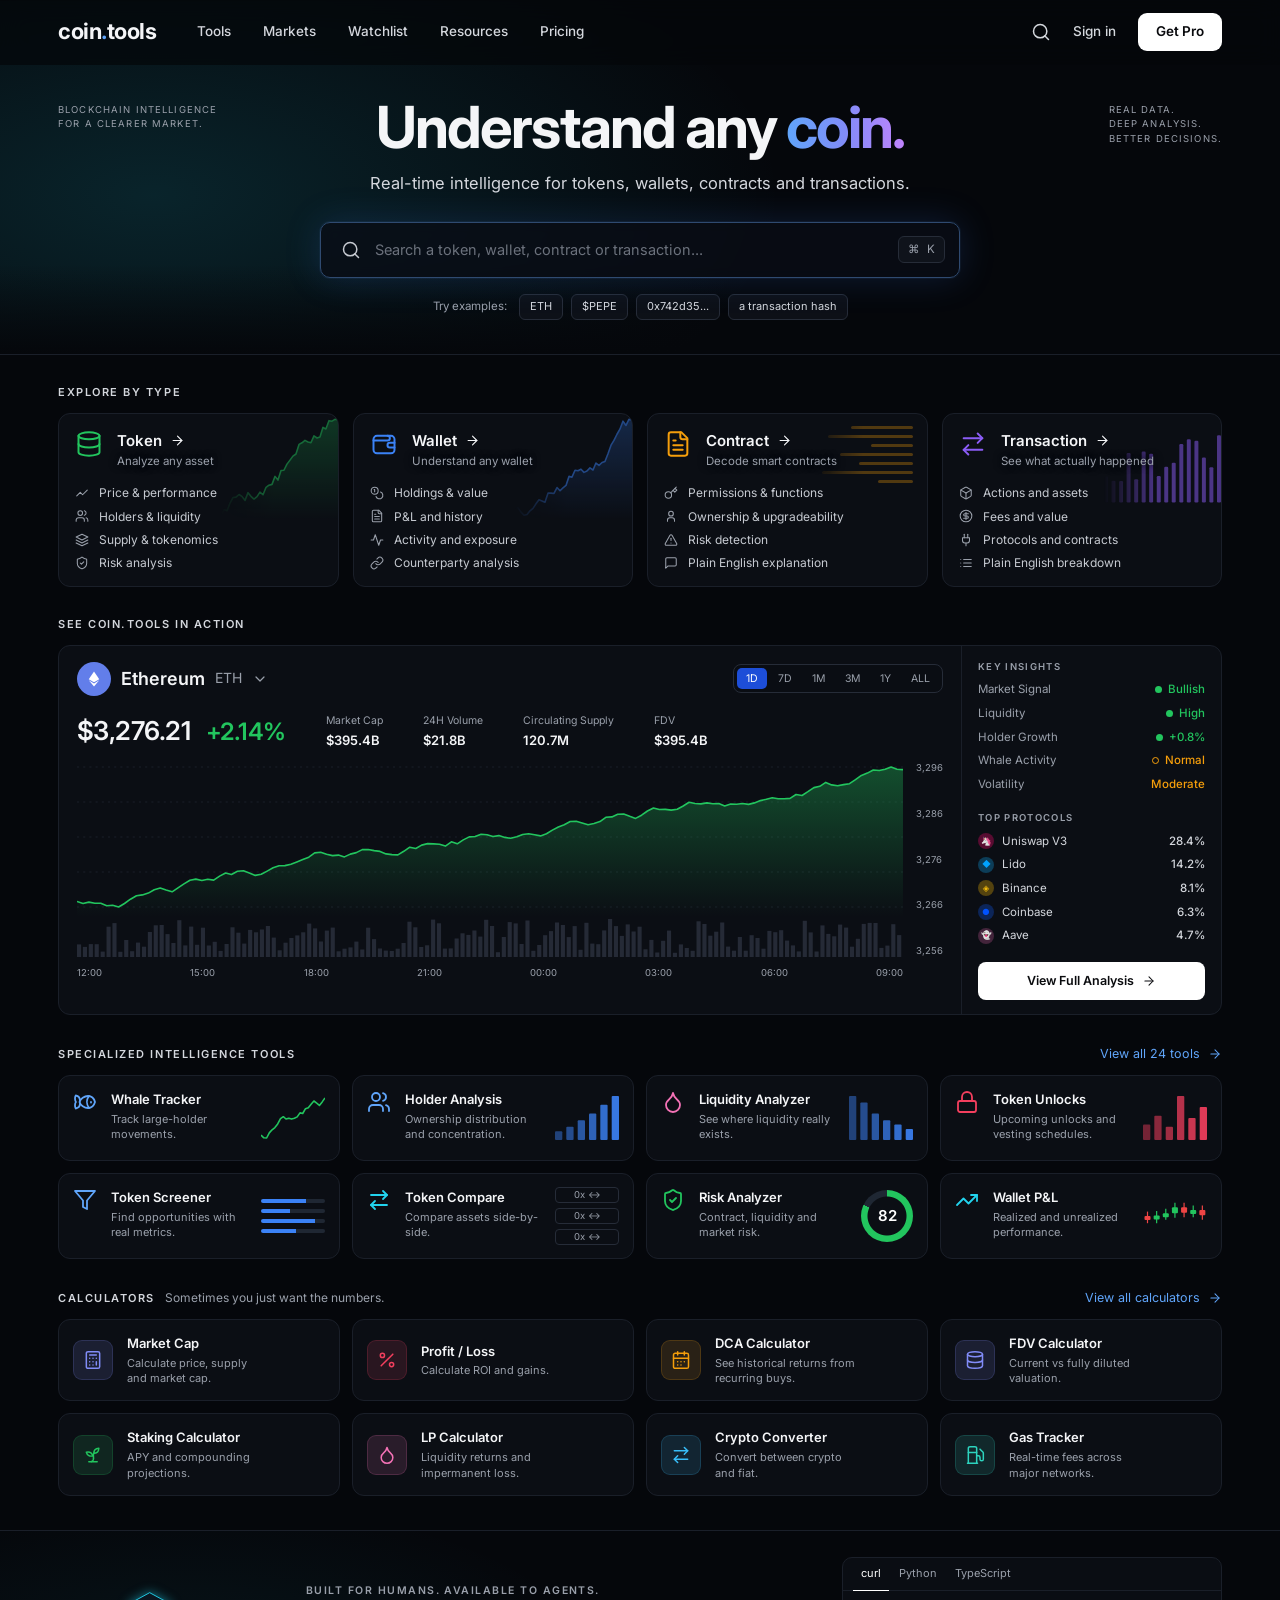
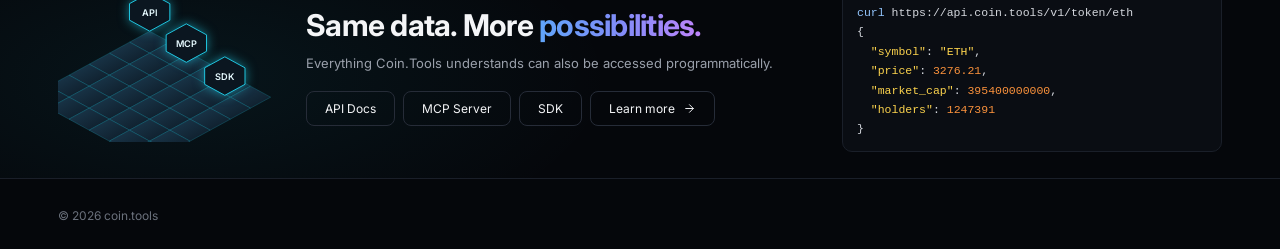
==== index.html @ 72049dfb "Hero: replace globe with teal radial gradient fading from the left" ====
<!doctype html>
<html lang="en">
<head>
  <meta charset="utf-8" />
  <meta name="viewport" content="width=device-width, initial-scale=1" />
  <title>coin.tools — Understand any coin.</title>
  <meta name="description" content="Real-time intelligence for tokens, wallets, contracts and transactions." />
  <link rel="preconnect" href="https://fonts.googleapis.com" />
  <link rel="preconnect" href="https://fonts.gstatic.com" crossorigin />
  <link href="https://fonts.googleapis.com/css2?family=Inter:wght@400;500;600;700;800&family=JetBrains+Mono:wght@400;500&display=swap" rel="stylesheet" />
  <link rel="stylesheet" href="styles.css" />
</head>
<body>
  <!-- Icon sprite (Lucide-style, stroke icons) -->
  <svg width="0" height="0" style="position:absolute" aria-hidden="true">
    <defs>
      <symbol id="i-search" viewBox="0 0 24 24"><circle cx="11" cy="11" r="8"/><path d="m21 21-4.3-4.3"/></symbol>
      <symbol id="i-arrow" viewBox="0 0 24 24"><path d="M5 12h14"/><path d="m12 5 7 7-7 7"/></symbol>
      <symbol id="i-chev" viewBox="0 0 24 24"><path d="m6 9 6 6 6-6"/></symbol>
      <symbol id="i-db" viewBox="0 0 24 24"><ellipse cx="12" cy="5" rx="9" ry="3"/><path d="M3 5v14a9 3 0 0 0 18 0V5"/><path d="M3 12a9 3 0 0 0 18 0"/></symbol>
      <symbol id="i-wallet" viewBox="0 0 24 24"><rect x="3" y="5" width="18" height="15" rx="3"/><path d="M3 9h12a2 2 0 0 0 0-4"/><path d="M21 11h-4a2 2 0 0 0 0 4h4"/></symbol>
      <symbol id="i-file" viewBox="0 0 24 24"><path d="M15 2H6a2 2 0 0 0-2 2v16a2 2 0 0 0 2 2h12a2 2 0 0 0 2-2V7Z"/><path d="M14 2v4a2 2 0 0 0 2 2h4"/><path d="M16 13H8"/><path d="M16 17H8"/><path d="M10 9H8"/></symbol>
      <symbol id="i-swap" viewBox="0 0 24 24"><path d="m16 3 4 4-4 4"/><path d="M20 7H4"/><path d="m8 21-4-4 4-4"/><path d="M4 17h16"/></symbol>
      <symbol id="i-line" viewBox="0 0 24 24"><path d="m3 17 6-6 4 4 8-8"/></symbol>
      <symbol id="i-users" viewBox="0 0 24 24"><path d="M16 21v-2a4 4 0 0 0-4-4H6a4 4 0 0 0-4 4v2"/><circle cx="9" cy="7" r="4"/><path d="M22 21v-2a4 4 0 0 0-3-3.87"/><path d="M16 3.13a4 4 0 0 1 0 7.75"/></symbol>
      <symbol id="i-layers" viewBox="0 0 24 24"><path d="m12 2 10 5-10 5L2 7z"/><path d="m2 17 10 5 10-5"/><path d="m2 12 10 5 10-5"/></symbol>
      <symbol id="i-shield" viewBox="0 0 24 24"><path d="M20 13c0 5-3.5 7.5-7.66 8.95a1 1 0 0 1-.67-.01C7.5 20.5 4 18 4 13V6a1 1 0 0 1 1-1c2 0 4.5-1.2 6.24-2.72a1.17 1.17 0 0 1 1.52 0C14.51 3.81 17 5 19 5a1 1 0 0 1 1 1z"/><path d="m9 12 2 2 4-4"/></symbol>
      <symbol id="i-coins" viewBox="0 0 24 24"><circle cx="8" cy="8" r="6"/><path d="M18.09 10.37A6 6 0 1 1 10.34 18"/><path d="M7 6h1v4"/></symbol>
      <symbol id="i-activity" viewBox="0 0 24 24"><path d="M22 12h-4l-3 9L9 3l-3 9H2"/></symbol>
      <symbol id="i-link" viewBox="0 0 24 24"><path d="M10 13a5 5 0 0 0 7.54.54l3-3a5 5 0 0 0-7.07-7.07l-1.72 1.71"/><path d="M14 11a5 5 0 0 0-7.54-.54l-3 3a5 5 0 0 0 7.07 7.07l1.71-1.71"/></symbol>
      <symbol id="i-key" viewBox="0 0 24 24"><circle cx="7.5" cy="15.5" r="5.5"/><path d="m21 2-9.6 9.6"/><path d="m15.5 7.5 3 3L22 7l-3-3"/></symbol>
      <symbol id="i-user" viewBox="0 0 24 24"><circle cx="12" cy="8" r="4"/><path d="M6 21v-2a4 4 0 0 1 4-4h4a4 4 0 0 1 4 4v2"/></symbol>
      <symbol id="i-alert" viewBox="0 0 24 24"><path d="m21.73 18-8-14a2 2 0 0 0-3.48 0l-8 14A2 2 0 0 0 4 21h16a2 2 0 0 0 1.73-3"/><path d="M12 9v4"/><path d="M12 17h.01"/></symbol>
      <symbol id="i-msg" viewBox="0 0 24 24"><path d="M21 15a2 2 0 0 1-2 2H7l-4 4V5a2 2 0 0 1 2-2h14a2 2 0 0 1 2 2z"/></symbol>
      <symbol id="i-box" viewBox="0 0 24 24"><path d="M21 8a2 2 0 0 0-1-1.73l-7-4a2 2 0 0 0-2 0l-7 4A2 2 0 0 0 3 8v8a2 2 0 0 0 1 1.73l7 4a2 2 0 0 0 2 0l7-4A2 2 0 0 0 21 16Z"/><path d="m3.3 7 8.7 5 8.7-5"/><path d="M12 22V12"/></symbol>
      <symbol id="i-dollar" viewBox="0 0 24 24"><circle cx="12" cy="12" r="10"/><path d="M16 8h-6a2 2 0 1 0 0 4h4a2 2 0 1 1 0 4H8"/><path d="M12 18V6"/></symbol>
      <symbol id="i-plug" viewBox="0 0 24 24"><path d="M12 22v-5"/><path d="M9 8V2"/><path d="M15 8V2"/><path d="M18 8v5a4 4 0 0 1-4 4h-4a4 4 0 0 1-4-4V8Z"/></symbol>
      <symbol id="i-list" viewBox="0 0 24 24"><path d="M8 6h13"/><path d="M8 12h13"/><path d="M8 18h13"/><path d="M3 6h.01"/><path d="M3 12h.01"/><path d="M3 18h.01"/></symbol>
      <symbol id="i-whale" viewBox="0 0 24 24"><path d="M6.5 12c.94-3.46 4.94-6 8.5-6 3.56 0 6.06 2.54 7 6-.94 3.47-3.44 6-7 6s-7.56-2.53-8.5-6Z"/><path d="M18 12v.5"/><path d="M16 17.93a9.77 9.77 0 0 1 0-11.86"/><path d="M7 10.67C7 8 5.58 5.97 2.73 5.5c-1 1.5-1 5 .23 6.5-1.24 1.5-1.24 5-.23 6.5C5.58 18.03 7 16 7 13.33"/></symbol>
      <symbol id="i-drop" viewBox="0 0 24 24"><path d="M12 22a7 7 0 0 0 7-7c0-2-1-3.9-3-5.5s-3.5-4-4-6.5c-.5 2.5-2 4.9-4 6.5C6 11.1 5 13 5 15a7 7 0 0 0 7 7z"/></symbol>
      <symbol id="i-lock" viewBox="0 0 24 24"><rect width="18" height="11" x="3" y="11" rx="2"/><path d="M7 11V7a5 5 0 0 1 10 0v4"/></symbol>
      <symbol id="i-filter" viewBox="0 0 24 24"><path d="M22 3H2l8 9.46V19l4 2v-8.54L22 3z"/></symbol>
      <symbol id="i-trend" viewBox="0 0 24 24"><path d="m22 7-8.5 8.5-5-5L2 17"/><path d="M16 7h6v6"/></symbol>
      <symbol id="i-calc" viewBox="0 0 24 24"><rect width="16" height="20" x="4" y="2" rx="2"/><path d="M8 6h8"/><path d="M16 14v4"/><path d="M16 10h.01"/><path d="M12 10h.01"/><path d="M8 10h.01"/><path d="M12 14h.01"/><path d="M8 14h.01"/><path d="M12 18h.01"/><path d="M8 18h.01"/></symbol>
      <symbol id="i-pct" viewBox="0 0 24 24"><path d="M19 5 5 19"/><circle cx="6.5" cy="6.5" r="2.5"/><circle cx="17.5" cy="17.5" r="2.5"/></symbol>
      <symbol id="i-cal" viewBox="0 0 24 24"><rect width="18" height="18" x="3" y="4" rx="2"/><path d="M16 2v4"/><path d="M8 2v4"/><path d="M3 10h18"/><path d="M8 14h.01"/><path d="M12 14h.01"/><path d="M16 14h.01"/><path d="M8 18h.01"/><path d="M12 18h.01"/></symbol>
      <symbol id="i-sprout" viewBox="0 0 24 24"><path d="M7 20h10"/><path d="M10 20c5.5-2.5.8-6.4 3-10"/><path d="M9.5 9.4c1.1.8 1.8 2.2 2.3 3.7-2 .4-3.5.4-4.8-.3-1.2-.6-2.3-1.9-3-4.2 2.8-.5 4.4 0 5.5.8z"/><path d="M14.1 6a7 7 0 0 0-1.1 4c1.9-.1 3.3-.6 4.3-1.4 1-1 1.6-2.3 1.7-4.6-2.7.1-4 1-4.9 2z"/></symbol>
      <symbol id="i-gas" viewBox="0 0 24 24"><path d="M3 22h12"/><path d="M4 9h10"/><path d="M14 22V4a2 2 0 0 0-2-2H6a2 2 0 0 0-2 2v18"/><path d="M14 13h2a2 2 0 0 1 2 2v2a2 2 0 0 0 4 0V9.83a2 2 0 0 0-.59-1.42L18 5"/></symbol>
      <symbol id="i-eth" viewBox="0 0 24 24"><path d="M12 2 5 12.2l7 4.1 7-4.1L12 2Z"/><path d="m5 13.8 7 8.2 7-8.2-7 4.1-7-4.1Z"/></symbol>
    </defs>
  </svg>

  <header class="nav">
    <div class="container nav-inner">
      <a href="/" class="logo">coin<span class="logo-dot">.</span>tools</a>
      <nav class="nav-links" aria-label="Primary">
        <a href="#explore">Tools</a>
        <a href="#demo">Markets</a>
        <a href="#">Watchlist</a>
        <a href="#">Resources</a>
        <a href="#">Pricing</a>
      </nav>
      <div class="nav-actions">
        <button class="icon-btn" aria-label="Search" data-focus-search><svg class="ic"><use href="#i-search"/></svg></button>
        <a href="#" class="nav-signin">Sign in</a>
        <a href="#" class="btn-pro">Get Pro</a>
      </div>
    </div>
  </header>

  <main>
    <!-- Hero -->
    <section class="hero">
      <div class="container hero-inner">
        <div class="corner corner-l" aria-hidden="true">BLOCKCHAIN INTELLIGENCE<br />FOR A CLEARER MARKET.</div>
        <div class="corner corner-r" aria-hidden="true">REAL DATA.<br />DEEP ANALYSIS.<br />BETTER DECISIONS.</div>
        <h1>Understand any <span class="grad">coin.</span></h1>
        <p class="sub">Real-time intelligence for tokens, wallets, contracts and transactions.</p>
        <form class="search" role="search" onsubmit="return false">
          <svg class="ic search-ic"><use href="#i-search"/></svg>
          <input id="search" type="text" autocomplete="off" spellcheck="false"
                 placeholder="Search a token, wallet, contract or transaction..." aria-label="Search" />
          <kbd class="kbd">⌘ <span>K</span></kbd>
        </form>
        <div class="try">
          <span>Try examples:</span>
          <button type="button" data-try="ETH">ETH</button>
          <button type="button" data-try="$PEPE">$PEPE</button>
          <button type="button" data-try="0x742d35Cc6634C0532925a3b844Bc454e4438f44e">0x742d35...</button>
          <button type="button" data-try="0x5c504ed432cb51138bcf09aa5e8a410dd4a1e204ef84bfed1be16dfba1b22060">a transaction hash</button>
        </div>
      </div>
    </section>

    <!-- Explore by type -->
    <section class="container section" id="explore">
      <h2 class="eyebrow">EXPLORE BY TYPE</h2>
      <div class="explore">
        <a href="#" class="ex" style="--c:#22c55e">
          <svg class="ex-bg" data-deco="area" data-seed="5"></svg>
          <div class="ex-head">
            <span class="ex-ic"><svg class="ic"><use href="#i-db"/></svg></span>
            <div><strong>Token <svg class="ic arr"><use href="#i-arrow"/></svg></strong><small>Analyze any asset</small></div>
          </div>
          <ul>
            <li><svg class="ic"><use href="#i-line"/></svg>Price &amp; performance</li>
            <li><svg class="ic"><use href="#i-users"/></svg>Holders &amp; liquidity</li>
            <li><svg class="ic"><use href="#i-layers"/></svg>Supply &amp; tokenomics</li>
            <li><svg class="ic"><use href="#i-shield"/></svg>Risk analysis</li>
          </ul>
        </a>
        <a href="#" class="ex" style="--c:#3b82f6">
          <svg class="ex-bg" data-deco="area" data-seed="12"></svg>
          <div class="ex-head">
            <span class="ex-ic"><svg class="ic"><use href="#i-wallet"/></svg></span>
            <div><strong>Wallet <svg class="ic arr"><use href="#i-arrow"/></svg></strong><small>Understand any wallet</small></div>
          </div>
          <ul>
            <li><svg class="ic"><use href="#i-coins"/></svg>Holdings &amp; value</li>
            <li><svg class="ic"><use href="#i-file"/></svg>P&amp;L and history</li>
            <li><svg class="ic"><use href="#i-activity"/></svg>Activity and exposure</li>
            <li><svg class="ic"><use href="#i-link"/></svg>Counterparty analysis</li>
          </ul>
        </a>
        <a href="#" class="ex" style="--c:#f59e0b">
          <div class="ex-bg code-deco" aria-hidden="true"><i></i><i></i><i></i><i></i><i></i><i></i><i></i></div>
          <div class="ex-head">
            <span class="ex-ic"><svg class="ic"><use href="#i-file"/></svg></span>
            <div><strong>Contract <svg class="ic arr"><use href="#i-arrow"/></svg></strong><small>Decode smart contracts</small></div>
          </div>
          <ul>
            <li><svg class="ic"><use href="#i-key"/></svg>Permissions &amp; functions</li>
            <li><svg class="ic"><use href="#i-user"/></svg>Ownership &amp; upgradeability</li>
            <li><svg class="ic"><use href="#i-alert"/></svg>Risk detection</li>
            <li><svg class="ic"><use href="#i-msg"/></svg>Plain English explanation</li>
          </ul>
        </a>
        <a href="#" class="ex" style="--c:#8b5cf6">
          <svg class="ex-bg" data-deco="bars" data-seed="31"></svg>
          <div class="ex-head">
            <span class="ex-ic"><svg class="ic"><use href="#i-swap"/></svg></span>
            <div><strong>Transaction <svg class="ic arr"><use href="#i-arrow"/></svg></strong><small>See what actually happened</small></div>
          </div>
          <ul>
            <li><svg class="ic"><use href="#i-box"/></svg>Actions and assets</li>
            <li><svg class="ic"><use href="#i-dollar"/></svg>Fees and value</li>
            <li><svg class="ic"><use href="#i-plug"/></svg>Protocols and contracts</li>
            <li><svg class="ic"><use href="#i-list"/></svg>Plain English breakdown</li>
          </ul>
        </a>
      </div>
    </section>

    <!-- Live demo -->
    <section class="container section" id="demo">
      <h2 class="eyebrow">SEE COIN.TOOLS IN ACTION</h2>
      <div class="demo">
        <div class="demo-main">
          <div class="demo-top">
            <button class="asset" type="button">
              <span class="coin-eth"><svg class="ic"><use href="#i-eth"/></svg></span>
              <b>Ethereum</b> <span class="muted">ETH</span>
              <svg class="ic chev"><use href="#i-chev"/></svg>
            </button>
            <div class="tf" role="tablist" aria-label="Timeframe">
              <button class="on" data-tf="1D">1D</button><button data-tf="7D">7D</button><button data-tf="1M">1M</button><button data-tf="3M">3M</button><button data-tf="1Y">1Y</button><button data-tf="ALL">ALL</button>
            </div>
          </div>
          <div class="demo-stats">
            <div class="big-price">$3,276.21 <em class="up" id="tf-change">+2.14%</em></div>
            <dl>
              <div><dt>Market Cap</dt><dd>$395.4B</dd></div>
              <div><dt>24H Volume</dt><dd>$21.8B</dd></div>
              <div><dt>Circulating Supply</dt><dd>120.7M</dd></div>
              <div><dt>FDV</dt><dd>$395.4B</dd></div>
            </dl>
          </div>
          <div class="chart-wrap">
            <svg class="main-chart" id="main-chart" preserveAspectRatio="none" aria-label="ETH price chart"></svg>
            <div class="y-axis" id="y-axis"></div>
            <div class="x-axis" id="x-axis"></div>
          </div>
        </div>

        <aside class="demo-side">
          <h3 class="eyebrow sm">KEY INSIGHTS</h3>
          <ul class="insights">
            <li><span>Market Signal</span><b class="g"><i></i>Bullish</b></li>
            <li><span>Liquidity</span><b class="g"><i></i>High</b></li>
            <li><span>Holder Growth</span><b class="g"><i></i>+0.8%</b></li>
            <li><span>Whale Activity</span><b class="o"><i class="hollow"></i>Normal</b></li>
            <li><span>Volatility</span><b class="o">Moderate</b></li>
          </ul>
          <h3 class="eyebrow sm">TOP PROTOCOLS</h3>
          <ul class="protocols">
            <li><span><i style="--a:#ff007a">🦄</i>Uniswap V3</span><b>28.4%</b></li>
            <li><span><i style="--a:#00a3ff">◆</i>Lido</span><b>14.2%</b></li>
            <li><span><i style="--a:#f0b90b">◈</i>Binance</span><b>8.1%</b></li>
            <li><span><i style="--a:#0052ff">●</i>Coinbase</span><b>6.3%</b></li>
            <li><span><i style="--a:#b6509e">👻</i>Aave</span><b>4.7%</b></li>
          </ul>
          <a href="#" class="btn-white">View Full Analysis <svg class="ic"><use href="#i-arrow"/></svg></a>
        </aside>
      </div>
    </section>

    <!-- Specialized tools -->
    <section class="container section">
      <div class="section-head">
        <h2 class="eyebrow">SPECIALIZED INTELLIGENCE TOOLS</h2>
        <a href="#" class="view-all">View all 24 tools <svg class="ic"><use href="#i-arrow"/></svg></a>
      </div>
      <div class="grid4">
        <a href="#" class="tcard" style="--c:#60a5fa">
          <svg class="ic t-ic"><use href="#i-whale"/></svg>
          <div><strong>Whale Tracker</strong><small>Track large-holder movements.</small></div>
          <svg class="viz" data-viz="line" data-seed="8" data-color="#22c55e"></svg>
        </a>
        <a href="#" class="tcard" style="--c:#60a5fa">
          <svg class="ic t-ic"><use href="#i-users"/></svg>
          <div><strong>Holder Analysis</strong><small>Ownership distribution and concentration.</small></div>
          <svg class="viz" data-viz="bars" data-shape="up" data-color="#3b82f6"></svg>
        </a>
        <a href="#" class="tcard" style="--c:#f472b6">
          <svg class="ic t-ic"><use href="#i-drop"/></svg>
          <div><strong>Liquidity Analyzer</strong><small>See where liquidity really exists.</small></div>
          <svg class="viz" data-viz="bars" data-shape="down" data-color="#3b82f6"></svg>
        </a>
        <a href="#" class="tcard" style="--c:#f43f5e">
          <svg class="ic t-ic"><use href="#i-lock"/></svg>
          <div><strong>Token Unlocks</strong><small>Upcoming unlocks and vesting schedules.</small></div>
          <svg class="viz" data-viz="bars" data-shape="mixed" data-color="#f43f5e"></svg>
        </a>
        <a href="#" class="tcard" style="--c:#60a5fa">
          <svg class="ic t-ic"><use href="#i-filter"/></svg>
          <div><strong>Token Screener</strong><small>Find opportunities with real metrics.</small></div>
          <div class="viz screener" aria-hidden="true"><i style="--w:70%"></i><i style="--w:45%"></i><i style="--w:85%"></i><i style="--w:55%"></i></div>
        </a>
        <a href="#" class="tcard" style="--c:#22d3ee">
          <svg class="ic t-ic"><use href="#i-swap"/></svg>
          <div><strong>Token Compare</strong><small>Compare assets side-by-side.</small></div>
          <div class="viz compare" aria-hidden="true"><span>0x ↔</span><span>0x ↔</span><span>0x ↔</span></div>
        </a>
        <a href="#" class="tcard" style="--c:#22c55e">
          <svg class="ic t-ic"><use href="#i-shield"/></svg>
          <div><strong>Risk Analyzer</strong><small>Contract, liquidity and market risk.</small></div>
          <div class="viz ring" style="--v:82" aria-label="Risk score 82"><b>82</b></div>
        </a>
        <a href="#" class="tcard" style="--c:#22d3ee">
          <svg class="ic t-ic"><use href="#i-trend"/></svg>
          <div><strong>Wallet P&amp;L</strong><small>Realized and unrealized performance.</small></div>
          <svg class="viz" data-viz="candles" data-seed="4"></svg>
        </a>
      </div>
    </section>

    <!-- Calculators -->
    <section class="container section">
      <div class="section-head">
        <h2 class="eyebrow">CALCULATORS <span class="eyebrow-sub">Sometimes you just want the numbers.</span></h2>
        <a href="#" class="view-all">View all calculators <svg class="ic"><use href="#i-arrow"/></svg></a>
      </div>
      <div class="grid4">
        <a href="#" class="ccard" style="--c:#818cf8"><span class="c-ic"><svg class="ic"><use href="#i-calc"/></svg></span><div><strong>Market Cap</strong><small>Calculate price, supply and market cap.</small></div></a>
        <a href="#" class="ccard" style="--c:#f43f5e"><span class="c-ic"><svg class="ic"><use href="#i-pct"/></svg></span><div><strong>Profit / Loss</strong><small>Calculate ROI and gains.</small></div></a>
        <a href="#" class="ccard" style="--c:#f59e0b"><span class="c-ic"><svg class="ic"><use href="#i-cal"/></svg></span><div><strong>DCA Calculator</strong><small>See historical returns from recurring buys.</small></div></a>
        <a href="#" class="ccard" style="--c:#818cf8"><span class="c-ic"><svg class="ic"><use href="#i-db"/></svg></span><div><strong>FDV Calculator</strong><small>Current vs fully diluted valuation.</small></div></a>
        <a href="#" class="ccard" style="--c:#22c55e"><span class="c-ic"><svg class="ic"><use href="#i-sprout"/></svg></span><div><strong>Staking Calculator</strong><small>APY and compounding projections.</small></div></a>
        <a href="#" class="ccard" style="--c:#f472b6"><span class="c-ic"><svg class="ic"><use href="#i-drop"/></svg></span><div><strong>LP Calculator</strong><small>Liquidity returns and impermanent loss.</small></div></a>
        <a href="#" class="ccard" style="--c:#38bdf8"><span class="c-ic"><svg class="ic"><use href="#i-swap"/></svg></span><div><strong>Crypto Converter</strong><small>Convert between crypto and fiat.</small></div></a>
        <a href="#" class="ccard" style="--c:#2dd4bf"><span class="c-ic"><svg class="ic"><use href="#i-gas"/></svg></span><div><strong>Gas Tracker</strong><small>Real-time fees across major networks.</small></div></a>
      </div>
    </section>

    <!-- Developers -->
    <section class="dev">
      <div class="container dev-inner">
        <svg class="iso" viewBox="0 0 240 190" aria-hidden="true">
          <defs>
            <linearGradient id="isoTop" x1="0" y1="0" x2="1" y2="1"><stop offset="0" stop-color="#1b3a4f"/><stop offset="1" stop-color="#0d1a26"/></linearGradient>
          </defs>
          <g class="iso-grid"></g>
          <g class="iso-tags">
            <g transform="translate(78 28)"><path d="M0 12 22 0l22 12v18L22 42 0 30Z"/><text x="22" y="25">API</text></g>
            <g transform="translate(118 62)"><path d="M0 12 22 0l22 12v18L22 42 0 30Z"/><text x="22" y="25">MCP</text></g>
            <g transform="translate(160 98)"><path d="M0 12 22 0l22 12v18L22 42 0 30Z"/><text x="22" y="25">SDK</text></g>
          </g>
        </svg>
        <div class="dev-copy">
          <h2 class="eyebrow">BUILT FOR HUMANS. AVAILABLE TO AGENTS.</h2>
          <h3>Same data. More <span class="grad">possibilities.</span></h3>
          <p>Everything Coin.Tools understands can also be accessed programmatically.</p>
          <div class="dev-btns">
            <a href="#" class="btn-ghost">API Docs</a>
            <a href="#" class="btn-ghost">MCP Server</a>
            <a href="#" class="btn-ghost">SDK</a>
            <a href="#" class="btn-ghost">Learn more <svg class="ic"><use href="#i-arrow"/></svg></a>
          </div>
        </div>
        <div class="code">
          <div class="code-tabs" role="tablist">
            <button class="on" data-lang="curl">curl</button><button data-lang="py">Python</button><button data-lang="ts">TypeScript</button>
          </div>
<pre data-code="curl"><code><span class="k">curl</span> https://api.coin.tools/v1/token/eth
{
  <span class="s">"symbol"</span>: <span class="s">"ETH"</span>,
  <span class="s">"price"</span>: <span class="n">3276.21</span>,
  <span class="s">"market_cap"</span>: <span class="n">395400000000</span>,
  <span class="s">"holders"</span>: <span class="n">1247391</span>
}</code></pre>
<pre data-code="py" hidden><code><span class="k">from</span> cointools <span class="k">import</span> Client

ct = Client()
eth = ct.token(<span class="s">"eth"</span>)
<span class="k">print</span>(eth.price)       <span class="c"># 3276.21</span>
<span class="k">print</span>(eth.market_cap)  <span class="c"># 395400000000</span></code></pre>
<pre data-code="ts" hidden><code><span class="k">import</span> { CoinTools } <span class="k">from</span> <span class="s">"@cointools/sdk"</span>;

<span class="k">const</span> ct = <span class="k">new</span> CoinTools();
<span class="k">const</span> eth = <span class="k">await</span> ct.token(<span class="s">"eth"</span>);
console.log(eth.price); <span class="c">// 3276.21</span></code></pre>
        </div>
      </div>
    </section>
  </main>

  <footer class="container footer">© <span id="year"></span> coin.tools</footer>

  <script src="main.js"></script>
</body>
</html>
---- styles.css ----
:root {
  --bg: #05070b;
  --panel: #0b0e14;
  --panel-2: #10141c;
  --border: #1a1f29;
  --border-2: #262c38;
  --text: #f4f5f7;
  --muted: #9aa0ab;
  --dim: #6b717c;
  --green: #22c55e;
  --red: #ef4444;
  --orange: #f59e0b;
  --blue: #60a5fa;
  --radius: 12px;
  --brand-grad: linear-gradient(90deg, #60a5fa 0%, #818cf8 50%, #c084fc 100%);
}

* { box-sizing: border-box; margin: 0; padding: 0; }
html { -webkit-text-size-adjust: 100%; scroll-behavior: smooth; }
body {
  background: var(--bg); color: var(--text);
  font-family: "Inter", system-ui, -apple-system, "Segoe UI", sans-serif;
  font-size: 14px; line-height: 1.45; -webkit-font-smoothing: antialiased;
  overflow-x: hidden;
}
a { color: inherit; text-decoration: none; }
button, input { font: inherit; color: inherit; }
button { background: none; border: 0; cursor: pointer; }
ul { list-style: none; }

.container { width: 100%; max-width: 1220px; margin: 0 auto; padding: 0 28px; }
.ic {
  width: 18px; height: 18px; flex: none;
  fill: none; stroke: currentColor; stroke-width: 1.8; stroke-linecap: round; stroke-linejoin: round;
}
.muted { color: var(--muted); }
.up { color: var(--green); }
.down { color: var(--red); }
.grad { background: var(--brand-grad); -webkit-background-clip: text; background-clip: text; color: transparent; }

/* Nav */
.nav { position: sticky; top: 0; z-index: 20; background: rgba(5, 7, 11, .72); backdrop-filter: blur(12px); border-bottom: 1px solid transparent; }
.nav-inner { display: flex; align-items: center; height: 64px; gap: 40px; }
.logo { font-size: 22px; font-weight: 700; letter-spacing: -.02em; }
.logo-dot { color: var(--blue); }
.nav-links { display: flex; gap: 32px; color: #d4d7dd; font-size: 13.5px; font-weight: 500; }
.nav-links a:hover, .nav-signin:hover { color: #fff; }
.nav-actions { margin-left: auto; display: flex; align-items: center; gap: 22px; }
.icon-btn { display: grid; place-items: center; color: #d4d7dd; }
.icon-btn .ic { width: 20px; height: 20px; }
.nav-signin { font-size: 13.5px; font-weight: 500; color: #d4d7dd; }
.btn-pro { background: #fff; color: #0a0b0e; font-weight: 600; font-size: 13.5px; padding: 9px 18px; border-radius: 9px; transition: transform .15s, box-shadow .15s; }
.btn-pro:hover { transform: translateY(-1px); box-shadow: 0 6px 20px rgba(255, 255, 255, .14); }

/* Hero */
.hero {
  position: relative; overflow: hidden; margin-top: -64px; padding: 96px 0 34px; border-bottom: 1px solid var(--border);
  background: radial-gradient(900px 420px at 12% 55%, rgba(34, 211, 238, .14), transparent 70%);
}
.hero::after { content: ""; position: absolute; inset: auto 0 0 0; height: 90px; background: linear-gradient(transparent, var(--bg)); z-index: 0; pointer-events: none; }
.hero-inner { position: relative; z-index: 1; text-align: center; }
.corner { position: absolute; top: 6px; font-size: 9.5px; letter-spacing: .12em; color: var(--muted); line-height: 1.5; }
.corner-l { left: 28px; text-align: left; }
.corner-r { right: 28px; text-align: left; }
h1 { font-size: clamp(38px, 5.6vw, 58px); font-weight: 700; letter-spacing: -.035em; line-height: 1.05; }
.sub { margin-top: 14px; font-size: 16.5px; color: #d4d7dd; }
.search {
  display: flex; align-items: center; max-width: 640px; height: 56px; margin: 26px auto 0; padding: 0 14px 0 20px;
  background: rgba(10, 14, 22, .78); border: 1px solid #2f4a70; border-radius: 10px;
  box-shadow: 0 0 0 1px rgba(96, 165, 250, .06), 0 0 36px rgba(59, 130, 246, .18); backdrop-filter: blur(6px);
  transition: border-color .2s, box-shadow .2s;
}
.search:focus-within { border-color: #4f7ac0; box-shadow: 0 0 0 3px rgba(96, 165, 250, .16), 0 0 48px rgba(59, 130, 246, .26); }
.search-ic { width: 20px; height: 20px; color: #c6cad1; }
.search input { flex: 1; height: 100%; background: none; border: 0; outline: 0; padding: 0 14px; font-size: 14.5px; }
.search input::placeholder { color: var(--dim); }
.kbd { padding: 4px 9px; border: 1px solid var(--border-2); border-radius: 6px; color: var(--muted); font-family: inherit; font-size: 11.5px; background: #0f131b; }
.kbd span { margin-left: 4px; }
.try { display: flex; justify-content: center; align-items: center; flex-wrap: wrap; gap: 8px; margin-top: 16px; font-size: 11.5px; color: var(--muted); }
.try span { margin-right: 4px; }
.try button { padding: 4px 10px; border: 1px solid var(--border-2); border-radius: 6px; background: rgba(15, 19, 27, .8); color: #d4d7dd; font-size: 11px; transition: border-color .15s; }
.try button:hover { border-color: #3d4656; color: #fff; }

/* Sections */
.section { margin-top: 30px; }
.eyebrow { font-size: 11px; font-weight: 600; letter-spacing: .14em; color: #d4d7dd; margin-bottom: 12px; }
.eyebrow.sm { font-size: 9.5px; color: var(--muted); margin-bottom: 8px; }
.eyebrow-sub { margin-left: 6px; letter-spacing: 0; font-weight: 400; color: var(--muted); font-size: 12px; }
.section-head { display: flex; justify-content: space-between; align-items: baseline; }
.view-all { display: flex; align-items: center; gap: 8px; color: var(--blue); font-size: 12.5px; }
.view-all .ic { width: 14px; height: 14px; }
.view-all:hover { color: #93c5fd; }

/* Explore cards */
.explore { display: grid; grid-template-columns: repeat(4, 1fr); gap: 14px; }
.ex {
  position: relative; overflow: hidden; padding: 16px 16px 14px; min-height: 142px;
  background: var(--panel); border: 1px solid var(--border); border-radius: var(--radius);
  transition: border-color .2s, transform .2s;
}
.ex:hover { border-color: color-mix(in srgb, var(--c) 45%, var(--border)); transform: translateY(-2px); }
.ex-bg { position: absolute; right: 0; top: 0; width: 42%; height: 62%; opacity: .5; pointer-events: none;
  -webkit-mask-image: linear-gradient(90deg, transparent, #000 45%), linear-gradient(transparent 60%, #000);
  mask-image: linear-gradient(90deg, transparent, #000 45%); }
.ex-head > div { position: relative; z-index: 1; }
.ex-head small { text-shadow: 0 0 8px var(--panel), 0 0 4px var(--panel); }
.code-deco { display: flex; flex-direction: column; gap: 6px; padding: 12px 14px 0 0; align-items: flex-end; opacity: .3; height: 52%; }
.code-deco i { height: 3px; border-radius: 2px; background: var(--c); }
.code-deco i:nth-child(1) { width: 60%; } .code-deco i:nth-child(2) { width: 82%; } .code-deco i:nth-child(3) { width: 40%; }
.code-deco i:nth-child(4) { width: 70%; } .code-deco i:nth-child(5) { width: 52%; } .code-deco i:nth-child(6) { width: 88%; } .code-deco i:nth-child(7) { width: 34%; }
.ex-head { position: relative; display: flex; gap: 14px; align-items: flex-start; }
.ex-ic { color: var(--c); }
.ex-ic .ic { width: 28px; height: 28px; stroke-width: 1.7; }
.ex-head strong { display: flex; align-items: center; gap: 8px; font-size: 15px; font-weight: 600; }
.ex-head .arr { width: 15px; height: 15px; transition: transform .2s; }
.ex:hover .arr { transform: translateX(3px); }
.ex-head small { display: block; color: var(--muted); font-size: 11.5px; margin-top: 2px; }
.ex ul { position: relative; margin-top: 14px; display: grid; gap: 6px; }
.ex li { display: flex; align-items: center; gap: 10px; font-size: 12px; color: #c6cad1; }
.ex li .ic { width: 14px; height: 14px; color: var(--muted); }

/* Demo */
.demo { display: grid; grid-template-columns: 1fr 260px; background: var(--panel); border: 1px solid var(--border); border-radius: var(--radius); overflow: hidden; }
.demo-main { padding: 16px 18px 12px; min-width: 0; }
.demo-top { display: flex; justify-content: space-between; align-items: center; }
.asset { display: flex; align-items: center; gap: 10px; font-size: 18px; }
.asset b { font-weight: 600; }
.asset .muted { font-size: 14px; }
.asset .chev { width: 16px; height: 16px; color: var(--muted); }
.coin-eth { display: grid; place-items: center; width: 34px; height: 34px; border-radius: 50%; background: #627eea; }
.coin-eth .ic { width: 18px; height: 18px; fill: #fff; stroke: none; }
.tf { display: flex; gap: 2px; padding: 3px; border: 1px solid var(--border-2); border-radius: 8px; background: #0a0d13; }
.tf button { padding: 3px 9px; border-radius: 5px; font-size: 10.5px; color: var(--muted); }
.tf button:hover { color: #fff; }
.tf button.on { background: #1d4ed8; color: #fff; }
.demo-stats { display: flex; align-items: flex-end; gap: 40px; margin-top: 16px; }
.big-price { font-size: 26px; font-weight: 600; letter-spacing: -.02em; white-space: nowrap; }
.big-price em { font-style: normal; margin-left: 10px; font-size: 24px; }
.big-price em.down { color: var(--red); }
.demo-stats dl { display: flex; gap: 40px; }
.demo-stats dt { font-size: 10.5px; color: var(--muted); }
.demo-stats dd { font-size: 13px; font-weight: 600; margin-top: 2px; }
.chart-wrap { position: relative; margin-top: 12px; padding-right: 40px; padding-bottom: 22px; }
.main-chart { display: block; width: 100%; height: 196px; }
.y-axis { position: absolute; right: 0; top: 0; bottom: 22px; display: flex; flex-direction: column; justify-content: space-between; font-size: 9.5px; color: var(--muted); }
.x-axis { position: absolute; left: 0; right: 40px; bottom: 0; display: flex; justify-content: space-between; font-size: 9.5px; color: var(--muted); }

.demo-side { border-left: 1px solid var(--border); padding: 14px 16px; display: flex; flex-direction: column; }
.insights, .protocols { display: grid; gap: 7px; font-size: 11.5px; margin-bottom: 18px; }
.insights li, .protocols li { display: flex; justify-content: space-between; align-items: center; color: var(--muted); }
.insights b { display: flex; align-items: center; gap: 6px; font-weight: 500; }
.insights b i { width: 7px; height: 7px; border-radius: 50%; background: currentColor; }
.insights b i.hollow { background: none; border: 1.5px solid currentColor; }
.g { color: var(--green); }
.o { color: var(--orange); }
.protocols span { display: flex; align-items: center; gap: 8px; color: #d4d7dd; }
.protocols i { display: grid; place-items: center; width: 16px; height: 16px; border-radius: 50%; background: color-mix(in srgb, var(--a) 30%, #111); font-size: 8.5px; font-style: normal; color: var(--a); }
.protocols b { font-weight: 500; color: #d4d7dd; }
.btn-white {
  margin-top: auto; display: flex; justify-content: center; align-items: center; gap: 8px;
  background: #fff; color: #0a0b0e; font-weight: 600; font-size: 12.5px; padding: 10px; border-radius: 8px; transition: box-shadow .15s;
}
.btn-white .ic { width: 14px; height: 14px; }
.btn-white:hover { box-shadow: 0 6px 20px rgba(255, 255, 255, .14); }

/* Tool + calculator grids */
.grid4 { display: grid; grid-template-columns: repeat(4, 1fr); gap: 12px; }
.tcard, .ccard {
  display: flex; gap: 14px; padding: 14px; min-height: 76px;
  background: var(--panel); border: 1px solid var(--border); border-radius: var(--radius);
  transition: border-color .2s, background .2s;
}
.tcard:hover, .ccard:hover { border-color: color-mix(in srgb, var(--c) 40%, var(--border)); background: var(--panel-2); }
.tcard { align-items: flex-start; min-height: 86px; }
.t-ic { width: 24px; height: 24px; color: var(--c); }
.tcard > div, .ccard > div { flex: 1; min-width: 0; }
.tcard > div.viz { flex: none; }
.tcard strong, .ccard strong { display: block; font-size: 13px; font-weight: 600; }
.tcard small, .ccard small { display: block; margin-top: 3px; color: var(--muted); font-size: 11px; line-height: 1.4; max-width: 140px; }
.viz { width: 64px; height: 44px; flex: none; align-self: center; }
.screener { display: grid; gap: 6px; align-content: center; }
.screener i { height: 4px; border-radius: 2px; background: linear-gradient(90deg, #3b82f6 var(--w), #1f2733 var(--w)); }
.compare { display: grid; gap: 5px; align-content: center; font-size: 9.5px; color: var(--muted); }
.compare span { border: 1px solid var(--border-2); border-radius: 4px; padding: 0 6px; text-align: center; }
.viz.ring {
  width: 52px; height: 52px; border-radius: 50%; display: grid; place-items: center;
  --hole: var(--panel);
  background: radial-gradient(circle, var(--hole) 0 19px, transparent 20px), conic-gradient(var(--green) calc(var(--v) * 1%), #1f2733 0);
}
.tcard:hover .ring { --hole: var(--panel-2); }
.ring b { font-size: 15px; font-weight: 600; color: #fff; }

.ccard { align-items: center; }
.c-ic { display: grid; place-items: center; width: 40px; height: 40px; flex: none; border-radius: 9px; color: var(--c); background: color-mix(in srgb, var(--c) 12%, #0d1017); border: 1px solid color-mix(in srgb, var(--c) 18%, transparent); }
.c-ic .ic { width: 20px; height: 20px; }

/* Developers */
.dev { margin-top: 34px; padding: 26px 0; border-top: 1px solid var(--border); background: radial-gradient(600px 260px at 15% 60%, rgba(34, 211, 238, .07), transparent 70%); }
.dev-inner { display: grid; grid-template-columns: 220px 1fr 380px; gap: 28px; align-items: center; }
.iso { width: 100%; height: auto; }
.iso-grid path { fill: url(#isoTop); stroke: #22d3ee; stroke-opacity: .35; stroke-width: .6; }
.iso-tags path { fill: #0b1620; stroke: #22d3ee; stroke-width: 1; filter: drop-shadow(0 0 6px rgba(34, 211, 238, .55)); }
.iso-tags text { fill: #e6faff; font: 600 10px "Inter", sans-serif; text-anchor: middle; }
.dev-copy .eyebrow { font-size: 10.5px; color: var(--muted); margin-bottom: 6px; }
.dev-copy h3 { font-size: 30px; font-weight: 700; letter-spacing: -.025em; }
.dev-copy p { margin-top: 6px; color: var(--muted); font-size: 13px; }
.dev-btns { display: flex; flex-wrap: wrap; gap: 8px; margin-top: 18px; }
.btn-ghost { display: inline-flex; align-items: center; gap: 8px; padding: 8px 18px; border: 1px solid var(--border-2); border-radius: 8px; font-size: 12px; transition: border-color .15s, background .15s; }
.btn-ghost .ic { width: 13px; height: 13px; }
.btn-ghost:hover { border-color: #3d4656; background: #ffffff08; }
.code { background: #0a0d13; border: 1px solid var(--border); border-radius: 10px; overflow: hidden; }
.code-tabs { display: flex; gap: 2px; padding: 0 10px; border-bottom: 1px solid var(--border); }
.code-tabs button { padding: 8px 8px; font-size: 11px; color: var(--muted); border-bottom: 1.5px solid transparent; margin-bottom: -1px; }
.code-tabs button.on { color: #fff; border-color: #fff; }
.code pre { margin: 0; padding: 12px 14px; font: 11.5px/1.6 "JetBrains Mono", ui-monospace, Menlo, monospace; color: #d4d7dd; overflow-x: auto; min-height: 140px; }
.code .k { color: #93c5fd; } .code .s { color: #fcd34d; } .code .n { color: #fb923c; } .code .c { color: var(--dim); }

.footer { color: var(--dim); font-size: 12px; padding-top: 28px; padding-bottom: 32px; }
.dev { border-bottom: 1px solid var(--border); }

/* Responsive */
@media (max-width: 1100px) {
  .dev-inner { grid-template-columns: 1fr 1fr; }
  .iso { display: none; }
  .demo-stats { flex-wrap: wrap; gap: 14px 30px; }
}
@media (max-width: 980px) {
  .nav-links, .corner { display: none; }
  .explore, .grid4 { grid-template-columns: repeat(2, 1fr); }
  .demo { grid-template-columns: 1fr; }
  .demo-side { border-left: 0; border-top: 1px solid var(--border); }
  .dev-inner { grid-template-columns: 1fr; }
}
@media (max-width: 600px) {
  .container { padding: 0 16px; }
  .nav-signin, .kbd { display: none; }
  .explore, .grid4 { grid-template-columns: 1fr; }
  .demo-top { flex-direction: column; align-items: flex-start; gap: 12px; }
  .demo-stats dl { flex-wrap: wrap; gap: 10px 24px; }
  .big-price { font-size: 22px; } .big-price em { font-size: 18px; }
  .dev-copy h3 { font-size: 24px; }
  .section-head { flex-wrap: wrap; gap: 4px 12px; margin-bottom: 8px; }
  .eyebrow-sub { display: block; margin: 4px 0 0; }
}
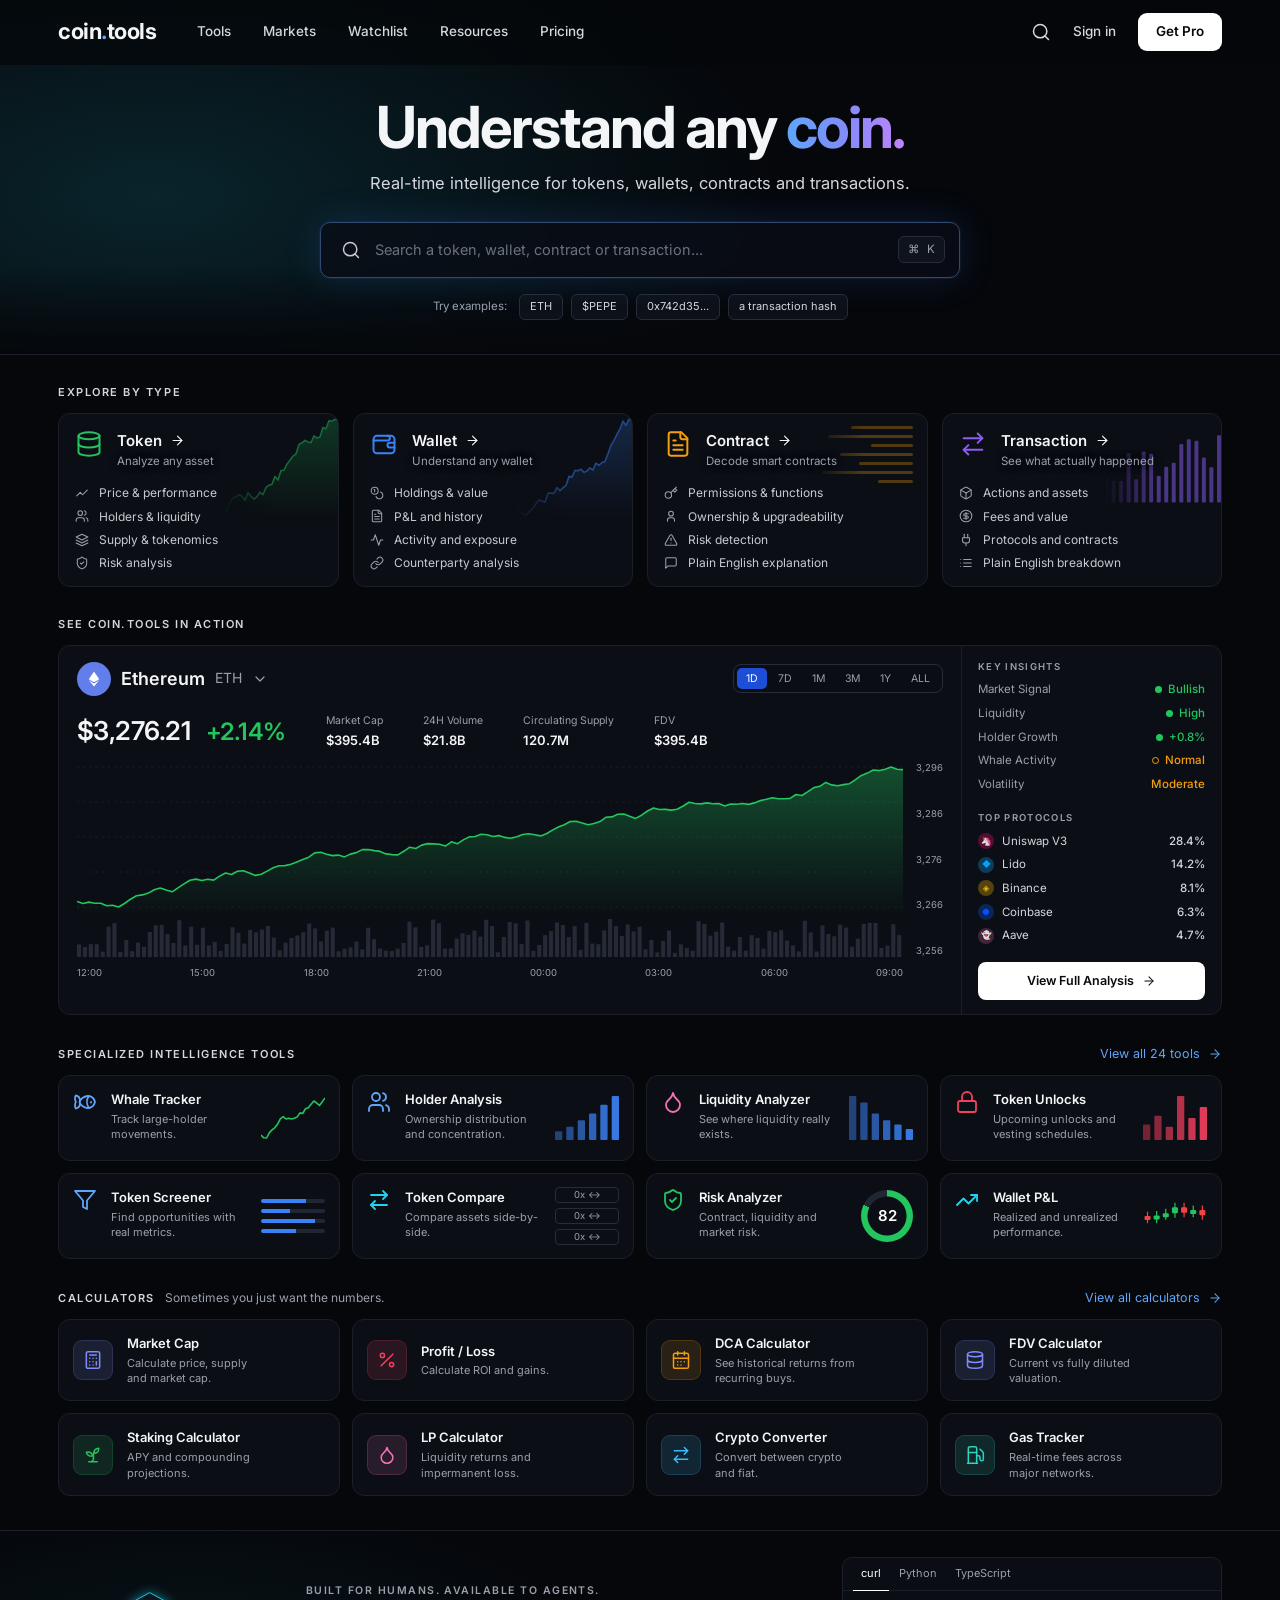
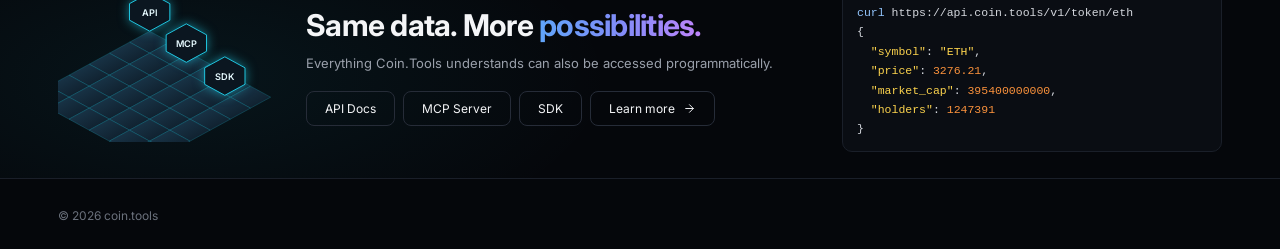
==== commit 0cc2b5ca: "Remove hero corner taglines" ====
--- a/index.html
+++ b/index.html
@@ -72,8 +72,6 @@
     <!-- Hero -->
     <section class="hero">
       <div class="container hero-inner">
-        <div class="corner corner-l" aria-hidden="true">BLOCKCHAIN INTELLIGENCE<br />FOR A CLEARER MARKET.</div>
-        <div class="corner corner-r" aria-hidden="true">REAL DATA.<br />DEEP ANALYSIS.<br />BETTER DECISIONS.</div>
         <h1>Understand any <span class="grad">coin.</span></h1>
         <p class="sub">Real-time intelligence for tokens, wallets, contracts and transactions.</p>
         <form class="search" role="search" onsubmit="return false">
--- a/styles.css
+++ b/styles.css
@@ -59,9 +59,6 @@
 }
 .hero::after { content: ""; position: absolute; inset: auto 0 0 0; height: 90px; background: linear-gradient(transparent, var(--bg)); z-index: 0; pointer-events: none; }
 .hero-inner { position: relative; z-index: 1; text-align: center; }
-.corner { position: absolute; top: 6px; font-size: 9.5px; letter-spacing: .12em; color: var(--muted); line-height: 1.5; }
-.corner-l { left: 28px; text-align: left; }
-.corner-r { right: 28px; text-align: left; }
 h1 { font-size: clamp(38px, 5.6vw, 58px); font-weight: 700; letter-spacing: -.035em; line-height: 1.05; }
 .sub { margin-top: 14px; font-size: 16.5px; color: #d4d7dd; }
 .search {
@@ -225,7 +222,7 @@
   .demo-stats { flex-wrap: wrap; gap: 14px 30px; }
 }
 @media (max-width: 980px) {
-  .nav-links, .corner { display: none; }
+  .nav-links { display: none; }
   .explore, .grid4 { grid-template-columns: repeat(2, 1fr); }
   .demo { grid-template-columns: 1fr; }
   .demo-side { border-left: 0; border-top: 1px solid var(--border); }
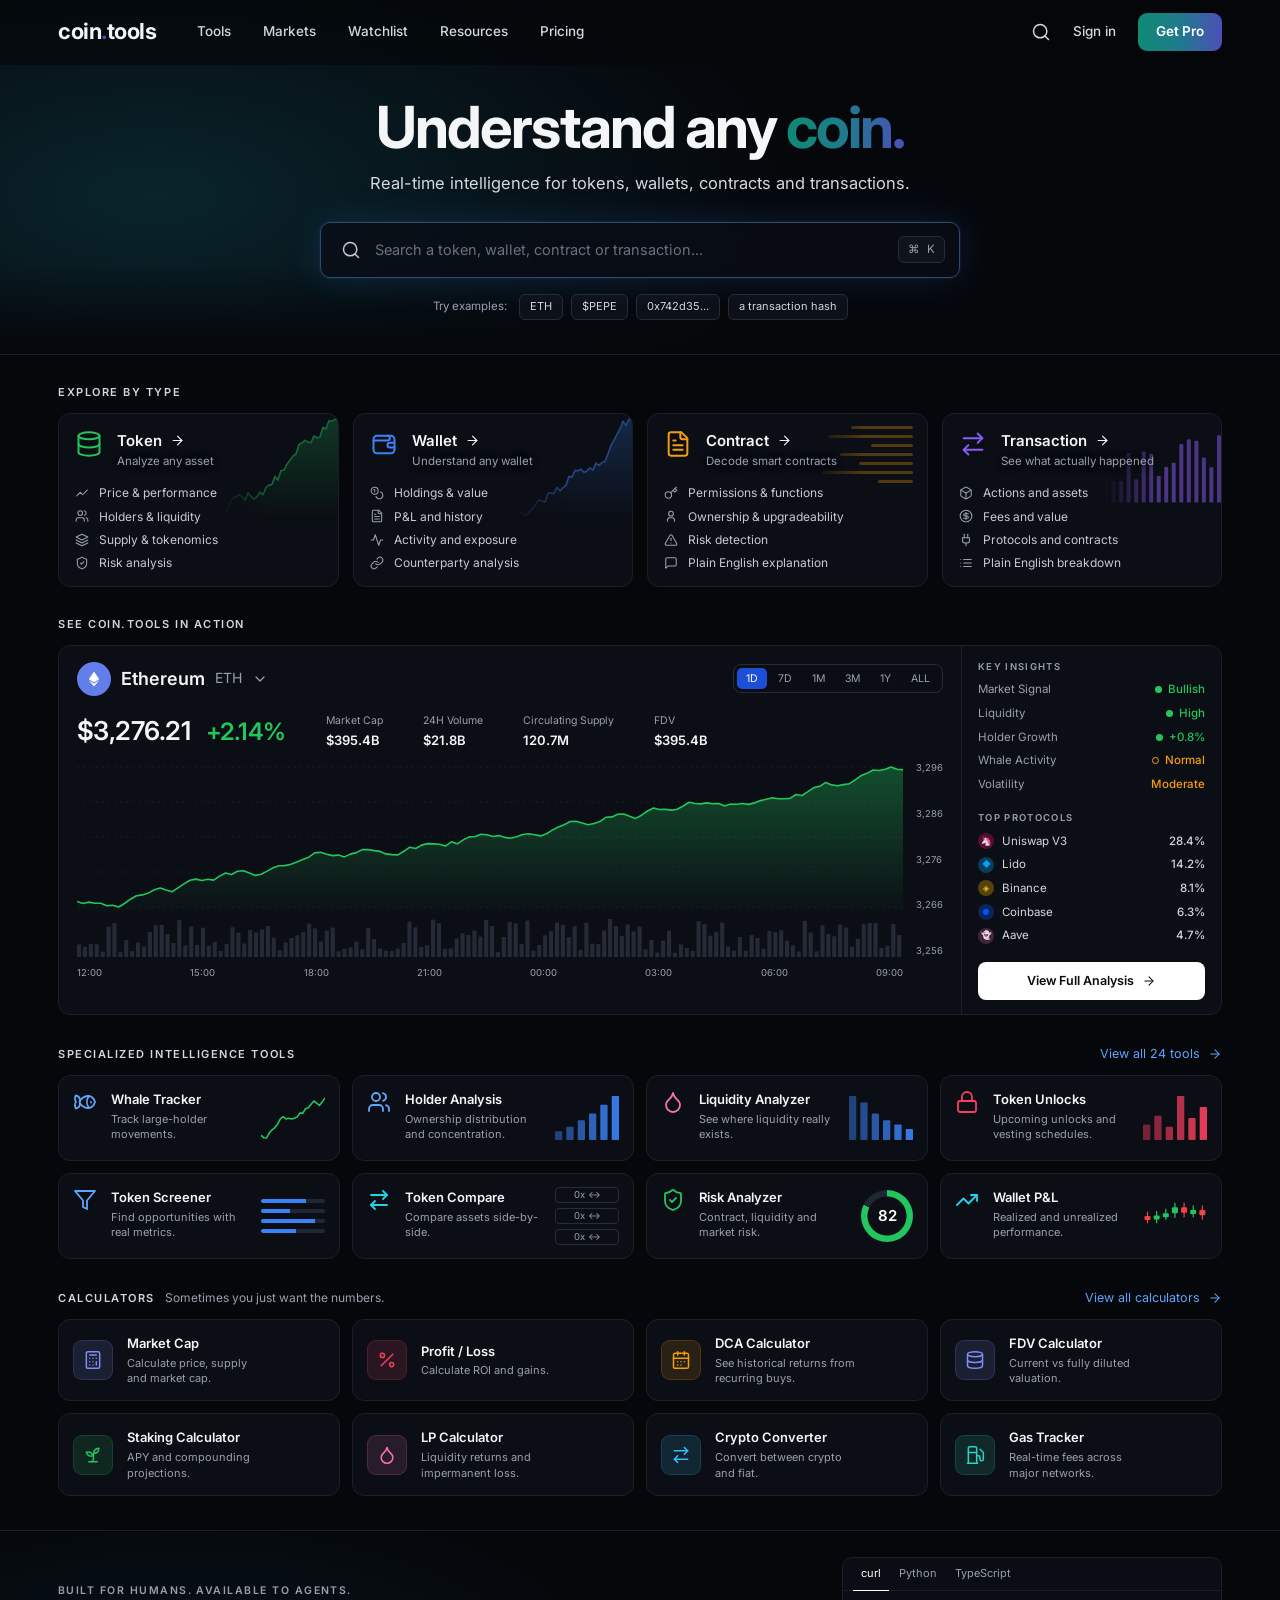
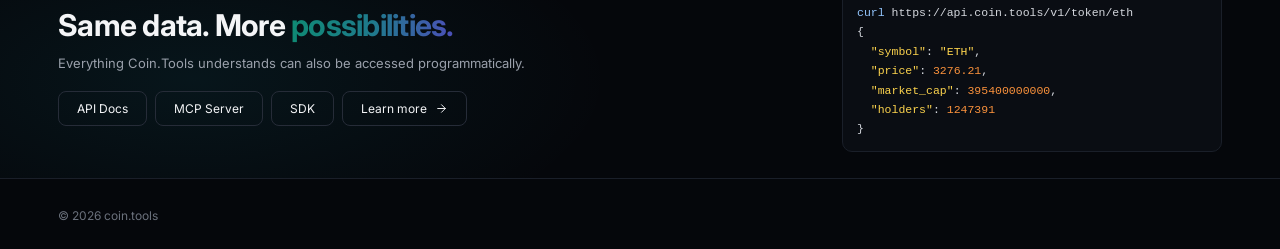
==== commit 3899a8f7: "Developer section: remove graphic, copy aligns left" ====
--- a/index.html
+++ b/index.html
@@ -273,17 +273,6 @@
     <!-- Developers -->
     <section class="dev">
       <div class="container dev-inner">
-        <svg class="iso" viewBox="0 0 240 190" aria-hidden="true">
-          <defs>
-            <linearGradient id="isoTop" x1="0" y1="0" x2="1" y2="1"><stop offset="0" stop-color="#1b3a4f"/><stop offset="1" stop-color="#0d1a26"/></linearGradient>
-          </defs>
-          <g class="iso-grid"></g>
-          <g class="iso-tags">
-            <g transform="translate(78 28)"><path d="M0 12 22 0l22 12v18L22 42 0 30Z"/><text x="22" y="25">API</text></g>
-            <g transform="translate(118 62)"><path d="M0 12 22 0l22 12v18L22 42 0 30Z"/><text x="22" y="25">MCP</text></g>
-            <g transform="translate(160 98)"><path d="M0 12 22 0l22 12v18L22 42 0 30Z"/><text x="22" y="25">SDK</text></g>
-          </g>
-        </svg>
         <div class="dev-copy">
           <h2 class="eyebrow">BUILT FOR HUMANS. AVAILABLE TO AGENTS.</h2>
           <h3>Same data. More <span class="grad">possibilities.</span></h3>
--- a/styles.css
+++ b/styles.css
@@ -12,7 +12,8 @@
   --orange: #f59e0b;
   --blue: #60a5fa;
   --radius: 12px;
-  --brand-grad: linear-gradient(90deg, #60a5fa 0%, #818cf8 50%, #c084fc 100%);
+  --brand-end: #4c4fb8;
+  --brand-grad: linear-gradient(90deg, #0f8a74 0%, #1f7a8c 50%, var(--brand-end) 100%);
 }
 
 * { box-sizing: border-box; margin: 0; padding: 0; }
@@ -42,15 +43,15 @@
 .nav { position: sticky; top: 0; z-index: 20; background: rgba(5, 7, 11, .72); backdrop-filter: blur(12px); border-bottom: 1px solid transparent; }
 .nav-inner { display: flex; align-items: center; height: 64px; gap: 40px; }
 .logo { font-size: 22px; font-weight: 700; letter-spacing: -.02em; }
-.logo-dot { color: var(--blue); }
+.logo-dot { color: var(--brand-end); }
 .nav-links { display: flex; gap: 32px; color: #d4d7dd; font-size: 13.5px; font-weight: 500; }
 .nav-links a:hover, .nav-signin:hover { color: #fff; }
 .nav-actions { margin-left: auto; display: flex; align-items: center; gap: 22px; }
 .icon-btn { display: grid; place-items: center; color: #d4d7dd; }
 .icon-btn .ic { width: 20px; height: 20px; }
 .nav-signin { font-size: 13.5px; font-weight: 500; color: #d4d7dd; }
-.btn-pro { background: #fff; color: #0a0b0e; font-weight: 600; font-size: 13.5px; padding: 9px 18px; border-radius: 9px; transition: transform .15s, box-shadow .15s; }
-.btn-pro:hover { transform: translateY(-1px); box-shadow: 0 6px 20px rgba(255, 255, 255, .14); }
+.btn-pro { background: var(--brand-grad); color: #fff; font-weight: 600; font-size: 13.5px; padding: 9px 18px; border-radius: 9px; transition: transform .15s, box-shadow .15s; }
+.btn-pro:hover { transform: translateY(-1px); box-shadow: 0 6px 22px rgba(5, 150, 105, .3), 0 6px 22px rgba(124, 58, 237, .25); }
 
 /* Hero */
 .hero {
@@ -193,11 +194,7 @@
 
 /* Developers */
 .dev { margin-top: 34px; padding: 26px 0; border-top: 1px solid var(--border); background: radial-gradient(600px 260px at 15% 60%, rgba(34, 211, 238, .07), transparent 70%); }
-.dev-inner { display: grid; grid-template-columns: 220px 1fr 380px; gap: 28px; align-items: center; }
-.iso { width: 100%; height: auto; }
-.iso-grid path { fill: url(#isoTop); stroke: #22d3ee; stroke-opacity: .35; stroke-width: .6; }
-.iso-tags path { fill: #0b1620; stroke: #22d3ee; stroke-width: 1; filter: drop-shadow(0 0 6px rgba(34, 211, 238, .55)); }
-.iso-tags text { fill: #e6faff; font: 600 10px "Inter", sans-serif; text-anchor: middle; }
+.dev-inner { display: grid; grid-template-columns: 1fr 380px; gap: 28px; align-items: center; }
 .dev-copy .eyebrow { font-size: 10.5px; color: var(--muted); margin-bottom: 6px; }
 .dev-copy h3 { font-size: 30px; font-weight: 700; letter-spacing: -.025em; }
 .dev-copy p { margin-top: 6px; color: var(--muted); font-size: 13px; }
@@ -218,8 +215,7 @@
 /* Responsive */
 @media (max-width: 1100px) {
   .dev-inner { grid-template-columns: 1fr 1fr; }
-  .iso { display: none; }
-  .demo-stats { flex-wrap: wrap; gap: 14px 30px; }
+    .demo-stats { flex-wrap: wrap; gap: 14px 30px; }
 }
 @media (max-width: 980px) {
   .nav-links { display: none; }
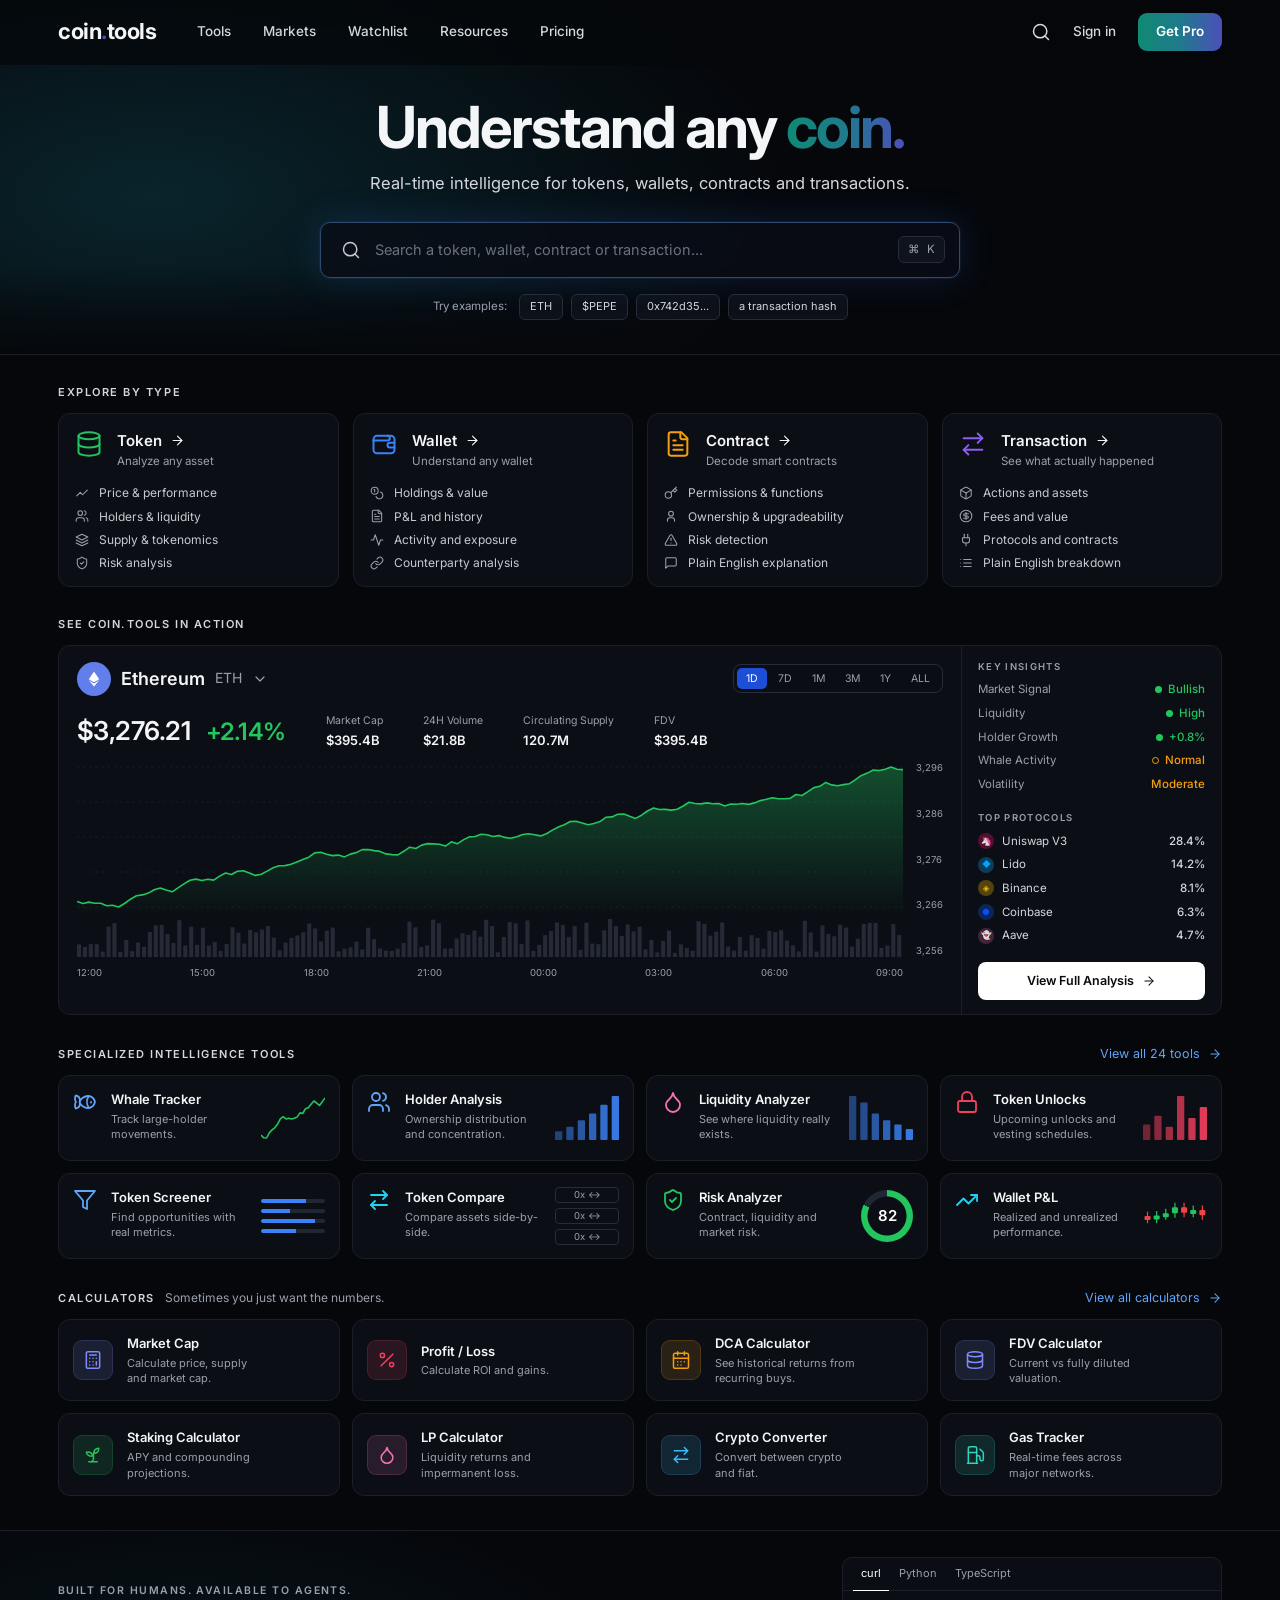
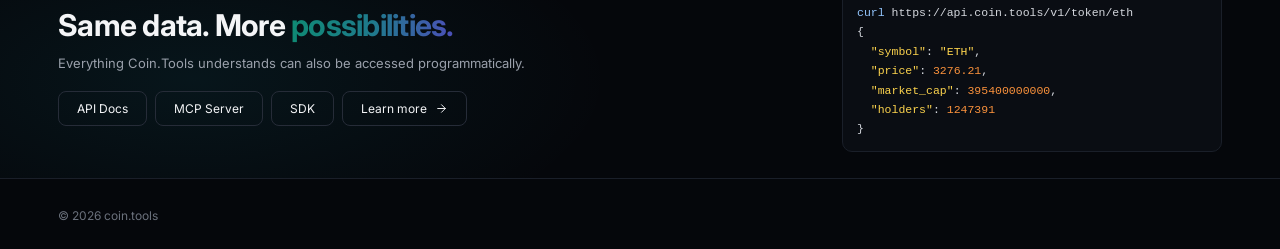
==== commit 8ee8090e: "Explore cards: remove background graphics" ====
--- a/index.html
+++ b/index.html
@@ -95,7 +95,6 @@
       <h2 class="eyebrow">EXPLORE BY TYPE</h2>
       <div class="explore">
         <a href="#" class="ex" style="--c:#22c55e">
-          <svg class="ex-bg" data-deco="area" data-seed="5"></svg>
           <div class="ex-head">
             <span class="ex-ic"><svg class="ic"><use href="#i-db"/></svg></span>
             <div><strong>Token <svg class="ic arr"><use href="#i-arrow"/></svg></strong><small>Analyze any asset</small></div>
@@ -108,7 +107,6 @@
           </ul>
         </a>
         <a href="#" class="ex" style="--c:#3b82f6">
-          <svg class="ex-bg" data-deco="area" data-seed="12"></svg>
           <div class="ex-head">
             <span class="ex-ic"><svg class="ic"><use href="#i-wallet"/></svg></span>
             <div><strong>Wallet <svg class="ic arr"><use href="#i-arrow"/></svg></strong><small>Understand any wallet</small></div>
@@ -121,7 +119,6 @@
           </ul>
         </a>
         <a href="#" class="ex" style="--c:#f59e0b">
-          <div class="ex-bg code-deco" aria-hidden="true"><i></i><i></i><i></i><i></i><i></i><i></i><i></i></div>
           <div class="ex-head">
             <span class="ex-ic"><svg class="ic"><use href="#i-file"/></svg></span>
             <div><strong>Contract <svg class="ic arr"><use href="#i-arrow"/></svg></strong><small>Decode smart contracts</small></div>
@@ -134,7 +131,6 @@
           </ul>
         </a>
         <a href="#" class="ex" style="--c:#8b5cf6">
-          <svg class="ex-bg" data-deco="bars" data-seed="31"></svg>
           <div class="ex-head">
             <span class="ex-ic"><svg class="ic"><use href="#i-swap"/></svg></span>
             <div><strong>Transaction <svg class="ic arr"><use href="#i-arrow"/></svg></strong><small>See what actually happened</small></div>
--- a/styles.css
+++ b/styles.css
@@ -97,15 +97,6 @@
   transition: border-color .2s, transform .2s;
 }
 .ex:hover { border-color: color-mix(in srgb, var(--c) 45%, var(--border)); transform: translateY(-2px); }
-.ex-bg { position: absolute; right: 0; top: 0; width: 42%; height: 62%; opacity: .5; pointer-events: none;
-  -webkit-mask-image: linear-gradient(90deg, transparent, #000 45%), linear-gradient(transparent 60%, #000);
-  mask-image: linear-gradient(90deg, transparent, #000 45%); }
-.ex-head > div { position: relative; z-index: 1; }
-.ex-head small { text-shadow: 0 0 8px var(--panel), 0 0 4px var(--panel); }
-.code-deco { display: flex; flex-direction: column; gap: 6px; padding: 12px 14px 0 0; align-items: flex-end; opacity: .3; height: 52%; }
-.code-deco i { height: 3px; border-radius: 2px; background: var(--c); }
-.code-deco i:nth-child(1) { width: 60%; } .code-deco i:nth-child(2) { width: 82%; } .code-deco i:nth-child(3) { width: 40%; }
-.code-deco i:nth-child(4) { width: 70%; } .code-deco i:nth-child(5) { width: 52%; } .code-deco i:nth-child(6) { width: 88%; } .code-deco i:nth-child(7) { width: 34%; }
 .ex-head { position: relative; display: flex; gap: 14px; align-items: flex-start; }
 .ex-ic { color: var(--c); }
 .ex-ic .ic { width: 28px; height: 28px; stroke-width: 1.7; }
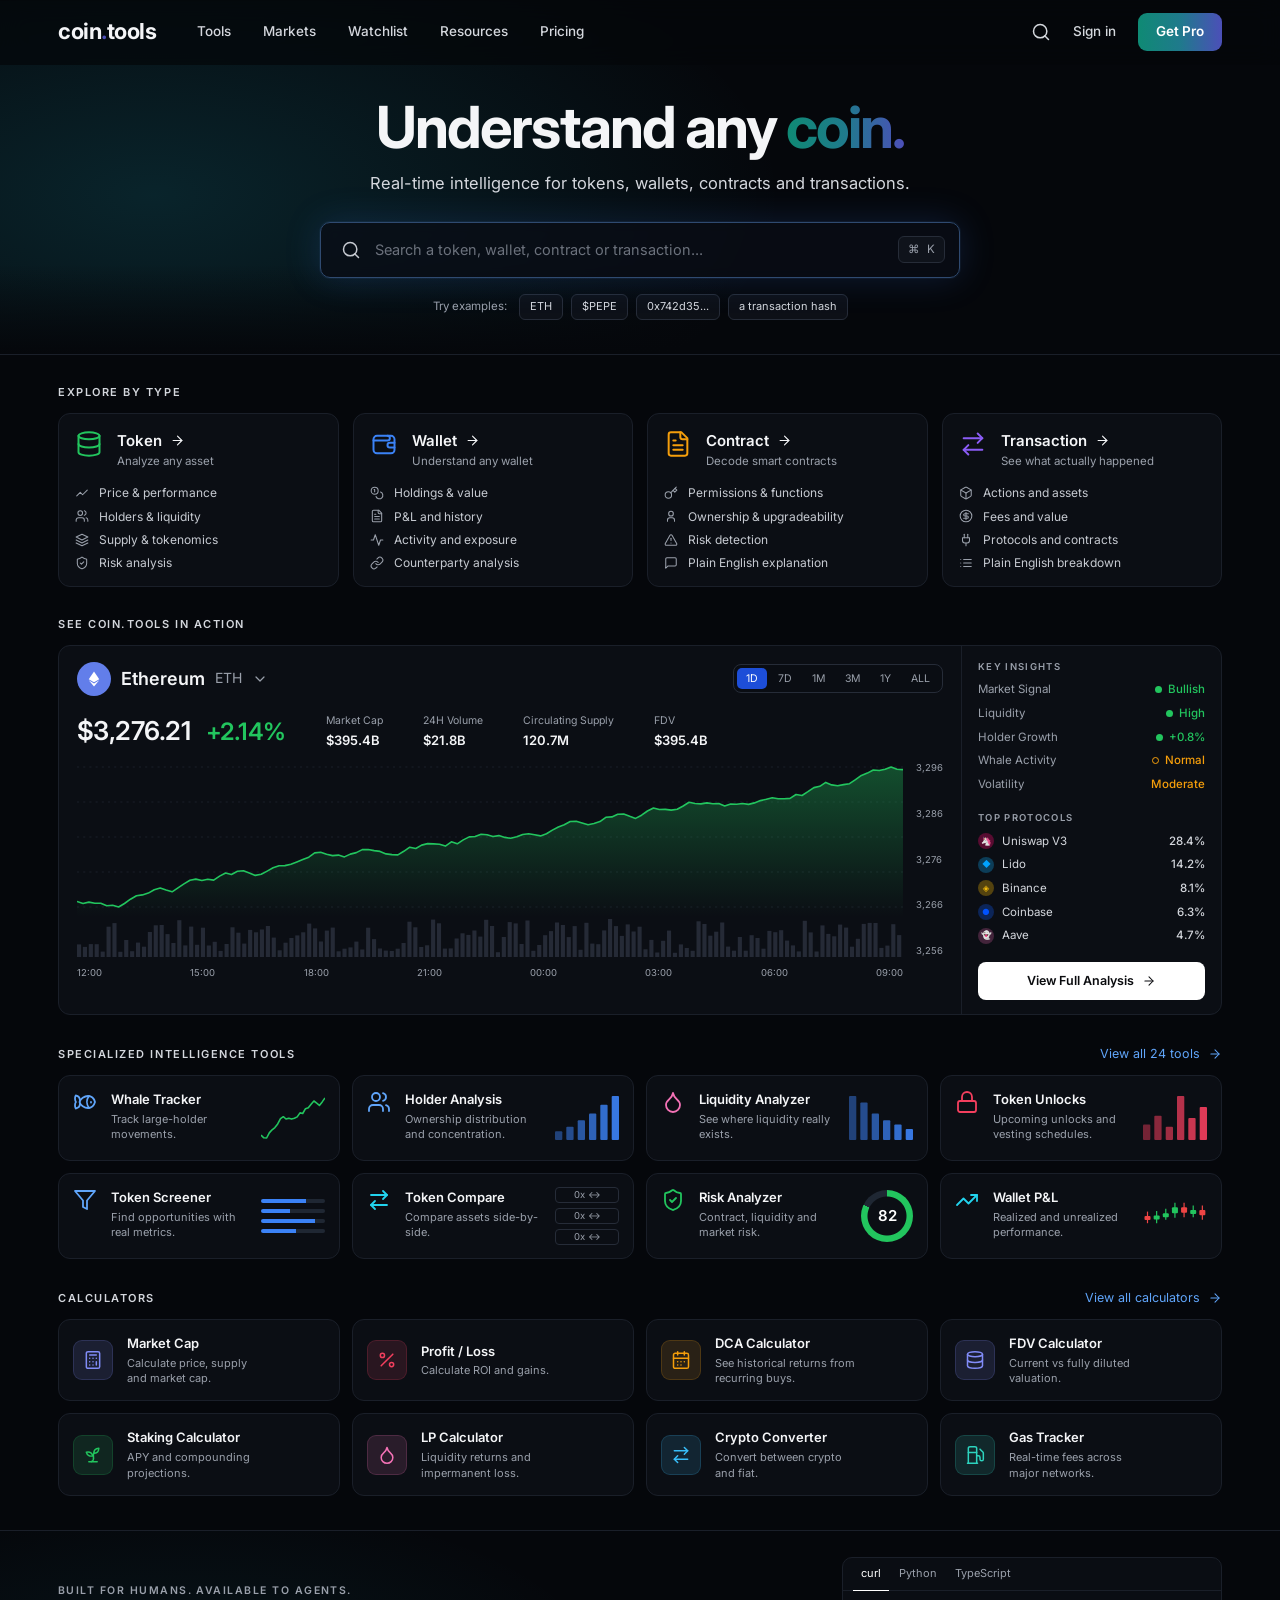
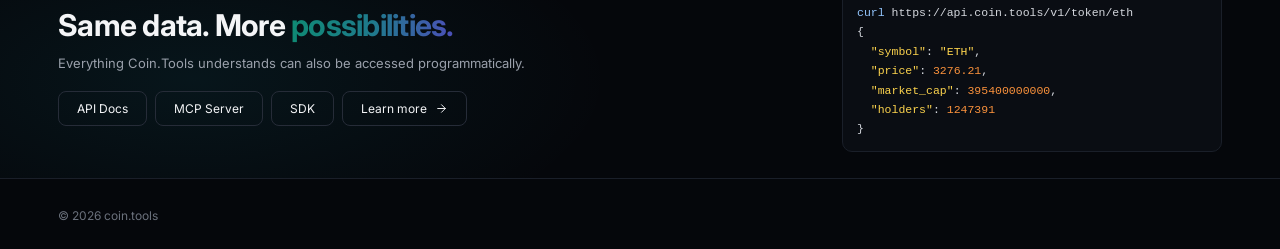
==== commit 7a81990d: "Calculators: remove subheading" ====
--- a/index.html
+++ b/index.html
@@ -251,7 +251,7 @@
     <!-- Calculators -->
     <section class="container section">
       <div class="section-head">
-        <h2 class="eyebrow">CALCULATORS <span class="eyebrow-sub">Sometimes you just want the numbers.</span></h2>
+        <h2 class="eyebrow">CALCULATORS</h2>
         <a href="#" class="view-all">View all calculators <svg class="ic"><use href="#i-arrow"/></svg></a>
       </div>
       <div class="grid4">
--- a/styles.css
+++ b/styles.css
@@ -83,7 +83,6 @@
 .section { margin-top: 30px; }
 .eyebrow { font-size: 11px; font-weight: 600; letter-spacing: .14em; color: #d4d7dd; margin-bottom: 12px; }
 .eyebrow.sm { font-size: 9.5px; color: var(--muted); margin-bottom: 8px; }
-.eyebrow-sub { margin-left: 6px; letter-spacing: 0; font-weight: 400; color: var(--muted); font-size: 12px; }
 .section-head { display: flex; justify-content: space-between; align-items: baseline; }
 .view-all { display: flex; align-items: center; gap: 8px; color: var(--blue); font-size: 12.5px; }
 .view-all .ic { width: 14px; height: 14px; }
@@ -224,5 +223,4 @@
   .big-price { font-size: 22px; } .big-price em { font-size: 18px; }
   .dev-copy h3 { font-size: 24px; }
   .section-head { flex-wrap: wrap; gap: 4px 12px; margin-bottom: 8px; }
-  .eyebrow-sub { display: block; margin: 4px 0 0; }
-}
+}
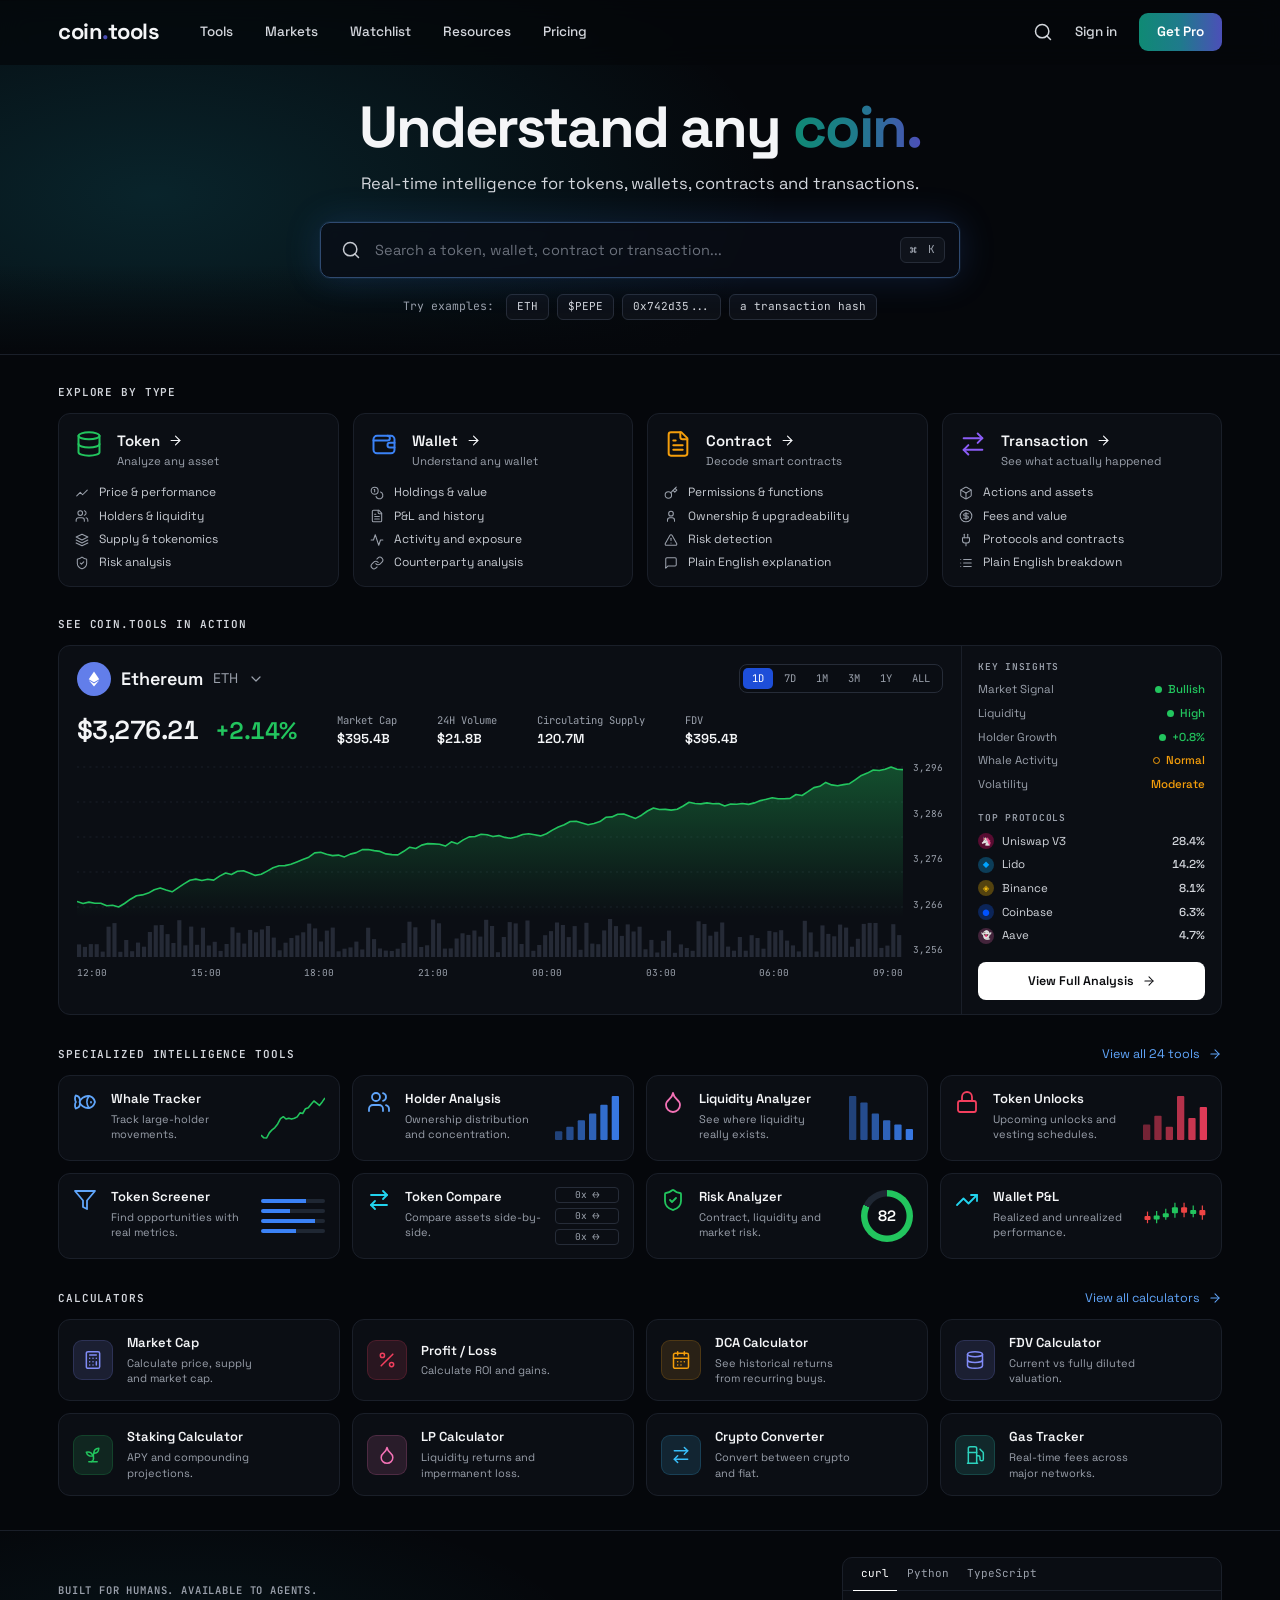
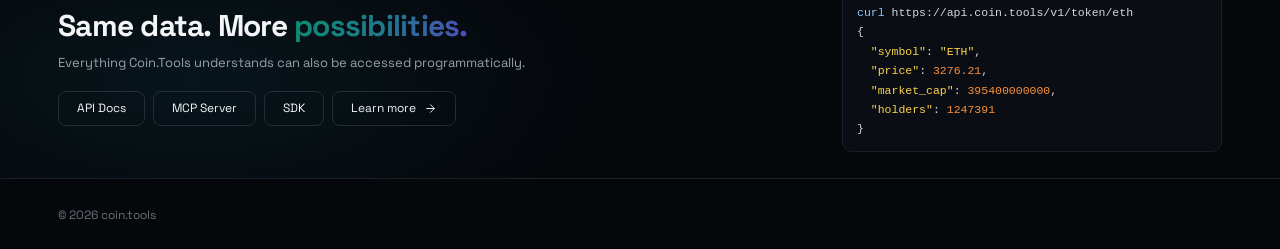
==== commit 298a63d6: "Typography: Space Grotesk with JetBrains Mono for labels and data" ====
--- a/index.html
+++ b/index.html
@@ -7,7 +7,7 @@
   <meta name="description" content="Real-time intelligence for tokens, wallets, contracts and transactions." />
   <link rel="preconnect" href="https://fonts.googleapis.com" />
   <link rel="preconnect" href="https://fonts.gstatic.com" crossorigin />
-  <link href="https://fonts.googleapis.com/css2?family=Inter:wght@400;500;600;700;800&family=JetBrains+Mono:wght@400;500&display=swap" rel="stylesheet" />
+  <link href="https://fonts.googleapis.com/css2?family=Space+Grotesk:wght@400;500;600;700&family=JetBrains+Mono:wght@400;500;600&display=swap" rel="stylesheet" />
   <link rel="stylesheet" href="styles.css" />
 </head>
 <body>
--- a/styles.css
+++ b/styles.css
@@ -12,6 +12,7 @@
   --orange: #f59e0b;
   --blue: #60a5fa;
   --radius: 12px;
+  --mono: "JetBrains Mono", ui-monospace, Menlo, monospace;
   --brand-end: #4c4fb8;
   --brand-grad: linear-gradient(90deg, #0f8a74 0%, #1f7a8c 50%, var(--brand-end) 100%);
 }
@@ -20,7 +21,7 @@
 html { -webkit-text-size-adjust: 100%; scroll-behavior: smooth; }
 body {
   background: var(--bg); color: var(--text);
-  font-family: "Inter", system-ui, -apple-system, "Segoe UI", sans-serif;
+  font-family: "Space Grotesk", system-ui, -apple-system, "Segoe UI", sans-serif;
   font-size: 14px; line-height: 1.45; -webkit-font-smoothing: antialiased;
   overflow-x: hidden;
 }
@@ -72,7 +73,7 @@
 .search-ic { width: 20px; height: 20px; color: #c6cad1; }
 .search input { flex: 1; height: 100%; background: none; border: 0; outline: 0; padding: 0 14px; font-size: 14.5px; }
 .search input::placeholder { color: var(--dim); }
-.kbd { padding: 4px 9px; border: 1px solid var(--border-2); border-radius: 6px; color: var(--muted); font-family: inherit; font-size: 11.5px; background: #0f131b; }
+.kbd { padding: 4px 9px; border: 1px solid var(--border-2); border-radius: 6px; color: var(--muted); font-family: var(--mono); font-size: 11px; background: #0f131b; }
 .kbd span { margin-left: 4px; }
 .try { display: flex; justify-content: center; align-items: center; flex-wrap: wrap; gap: 8px; margin-top: 16px; font-size: 11.5px; color: var(--muted); }
 .try span { margin-right: 4px; }
@@ -196,7 +197,7 @@
 .code-tabs { display: flex; gap: 2px; padding: 0 10px; border-bottom: 1px solid var(--border); }
 .code-tabs button { padding: 8px 8px; font-size: 11px; color: var(--muted); border-bottom: 1.5px solid transparent; margin-bottom: -1px; }
 .code-tabs button.on { color: #fff; border-color: #fff; }
-.code pre { margin: 0; padding: 12px 14px; font: 11.5px/1.6 "JetBrains Mono", ui-monospace, Menlo, monospace; color: #d4d7dd; overflow-x: auto; min-height: 140px; }
+.code pre { margin: 0; padding: 12px 14px; font: 11.5px/1.6 var(--mono); color: #d4d7dd; overflow-x: auto; min-height: 140px; }
 .code .k { color: #93c5fd; } .code .s { color: #fcd34d; } .code .n { color: #fb923c; } .code .c { color: var(--dim); }
 
 .footer { color: var(--dim); font-size: 12px; padding-top: 28px; padding-bottom: 32px; }
@@ -224,3 +225,8 @@
   .dev-copy h3 { font-size: 24px; }
   .section-head { flex-wrap: wrap; gap: 4px 12px; margin-bottom: 8px; }
 }
+
+/* Techy accents: monospace for labels, data and controls */
+.eyebrow, .try, .tf button, .y-axis, .x-axis, .demo-stats dt, .code-tabs button, .tcard .compare { font-family: var(--mono); }
+.eyebrow { letter-spacing: .08em; }
+.big-price, .demo-stats dd, .insights b, .protocols b { font-variant-numeric: tabular-nums; }
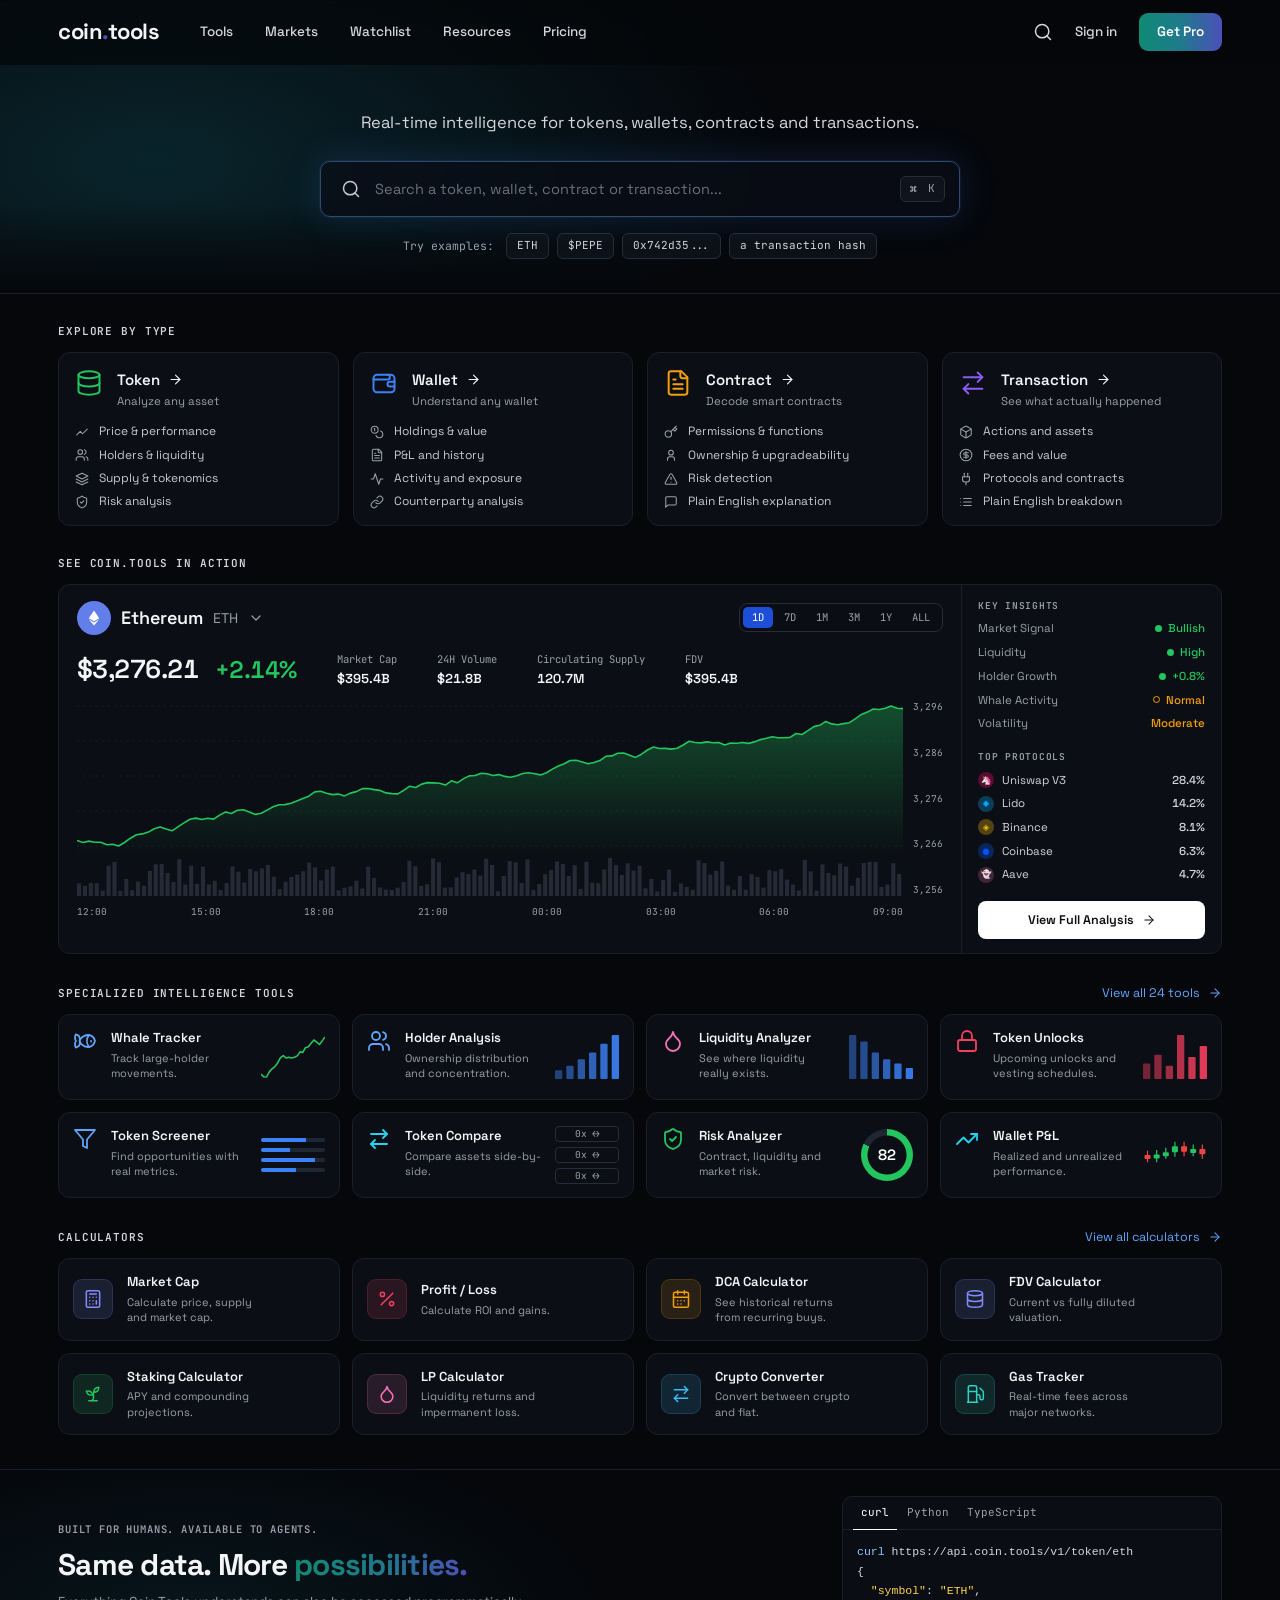
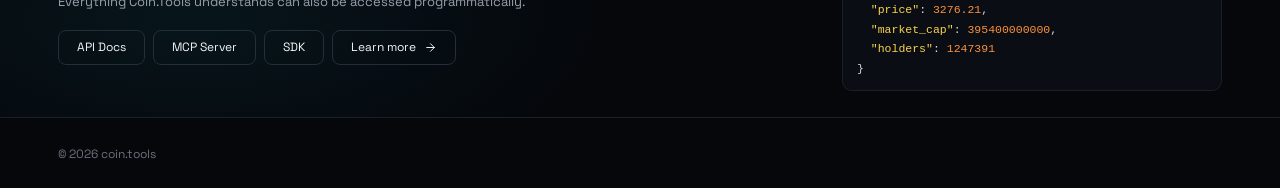
==== commit 8121c463: "Hero: remove headline, tagline only" ====
--- a/index.html
+++ b/index.html
@@ -72,7 +72,6 @@
     <!-- Hero -->
     <section class="hero">
       <div class="container hero-inner">
-        <h1>Understand any <span class="grad">coin.</span></h1>
         <p class="sub">Real-time intelligence for tokens, wallets, contracts and transactions.</p>
         <form class="search" role="search" onsubmit="return false">
           <svg class="ic search-ic"><use href="#i-search"/></svg>
